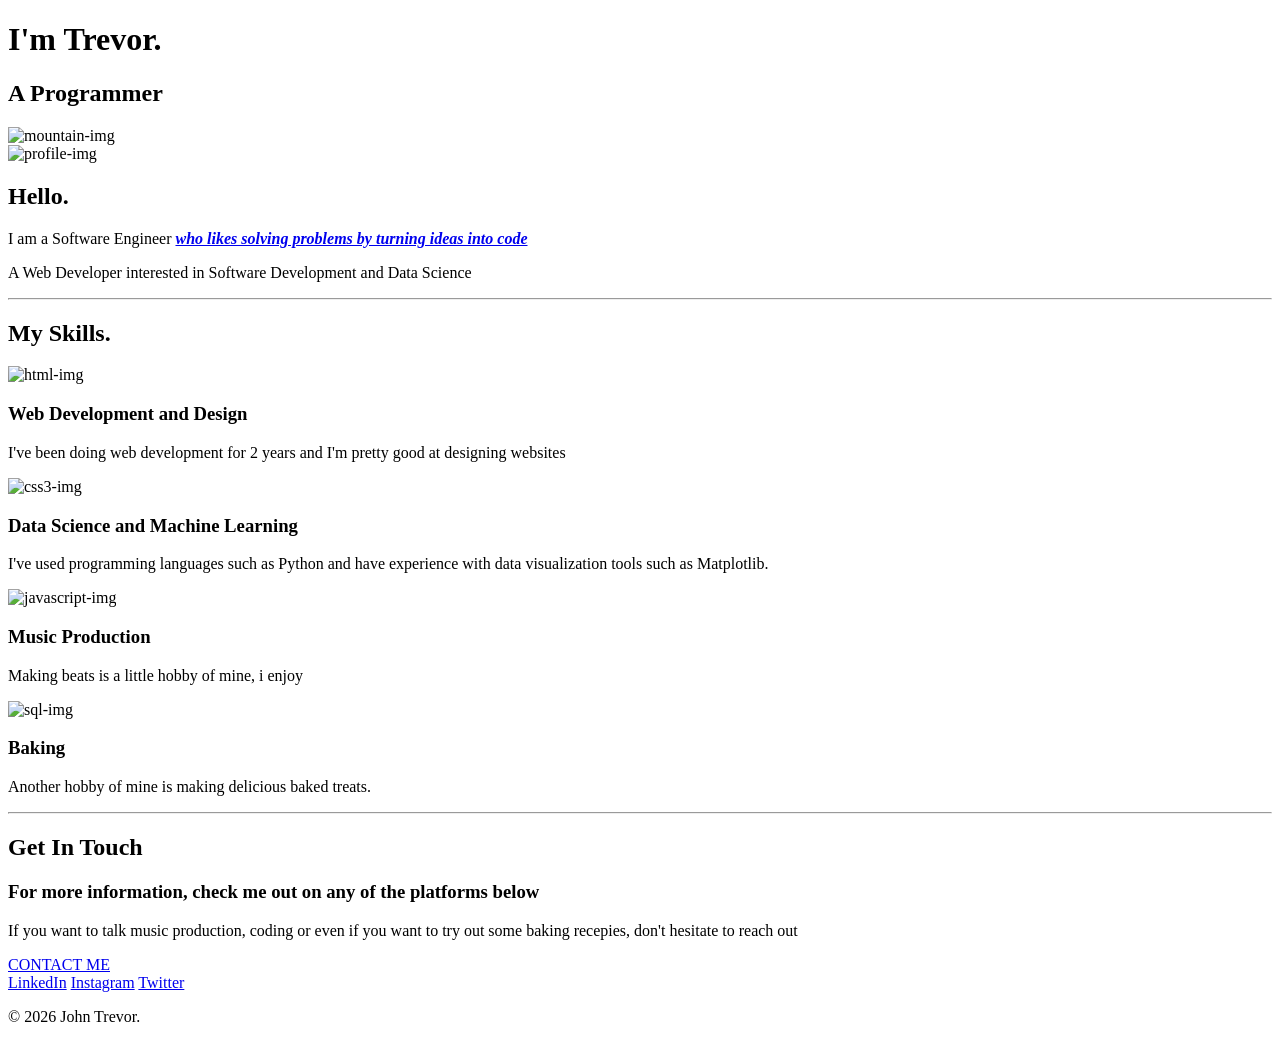
==== index.html @ 5fbda866 "Revise contact information and copyright year Updated contact email and social media links. Changed " ====
<!DOCTYPE html>
<html>
    <head>
        <meta charset="utf-8">
        <title>John Trevor</title>
        <link rel="stylesheet" href="CSS/styles.css">
        <link rel="icon" href="favicon2.ico">
        <link rel="stylesheet" href="https://fonts.googleapis.com/css?family=Merriweather|Montserrat|Sacramento|Roboto">
    </head>
    <body>
        <div class="top-container">      
            <h1>I'm Trevor. </h1>
            <h2 class="subtitle">A Programmer</h2>
            <img style="height: 362px; width: 720px;" src="images/mountain.png" alt="mountain-img">
        </div>
        <div class="middle-container">
            <div class="profile">
              <img class="profile-img" src="images/imagefolio.png" alt="profile-img">
              <h2 class="head2" id="hello">Hello.</h2>
              <p class="para" id="para1">I am a Software Engineer <em><strong><a href="https://www.mak.ac.ug">who likes solving problems by turning ideas into code</a></em></strong></p>
              <p class="para" id="para2">A Web Developer interested in Software Development and Data Science</p>
            </div>
            <hr>
            <div class="skills">
                <h2 class="head2" id="skill-head">My Skills.</h2>
                <div class="skill-row">
                    <img class="skill-img" src="flaticons/programming.png" alt="html-img">
                    <h3 class="skill-head">Web Development and Design</h3>
                    <p>I've been doing web development for 2 years and I'm pretty good at designing websites</p>
                </div>
                <div class="skill-row">
                    <img class="skill-img" src="flaticons/brain-circuit.png" alt="css3-img">
                    <h3 class="skill-head">Data Science and Machine Learning</h3>
                    <p>I've used programming languages such as Python and have experience with data visualization tools such as Matplotlib. </p>
                </div>
                <div class="skill-row">
                    <img class="skill-img" src="flaticons/production.png" alt="javascript-img">
                    <h3 class="skill-head">Music Production</h3>
                    <p>Making beats is a little hobby of mine, i enjoy</p>
                </div>
                <div class="skill-row">
                    <img class="skill-img" src="flaticons/baking.png" alt="sql-img">
                    <h3 class="skill-head">Baking</h3>
                    <p>Another hobby of mine is making delicious baked treats.</p>
                </div>             
            </div>
            <hr>
            <div class="contact-me">
              <h2 class="head2">Get In Touch</h2>
              <h3>For more information, check me out on any of the platforms below</h3>
              <p class="para" id="para3">If you want to talk music production, coding or even if you want to try out some baking recepies, don't hesitate to reach out</p>
              <div class="contact"><a class="btn" href="mailto:suubijohntrevor@gmail.com">CONTACT ME</a></div>
            </div>
        </div>
          
          
        <div class="bottom-container">
            <a class="footer-link" href="https://www.linkedin.com/john-trevor-0730701a6">LinkedIn</a>
            <a class="footer-link" href="https://www.instagram.com/tre7one">Instagram</a>
            <a class="footer-link" href="https://x.com/Tre7on">Twitter</a>
            <p id="para4">© 2026 John Trevor.</p>
        </div>
     </body> 
     <!--<a href="https://www.flaticon.com/free-icons/html-5" title="html 5 icons">Html 5 icons created by Freepik - Flaticon</a>-->    
</html>
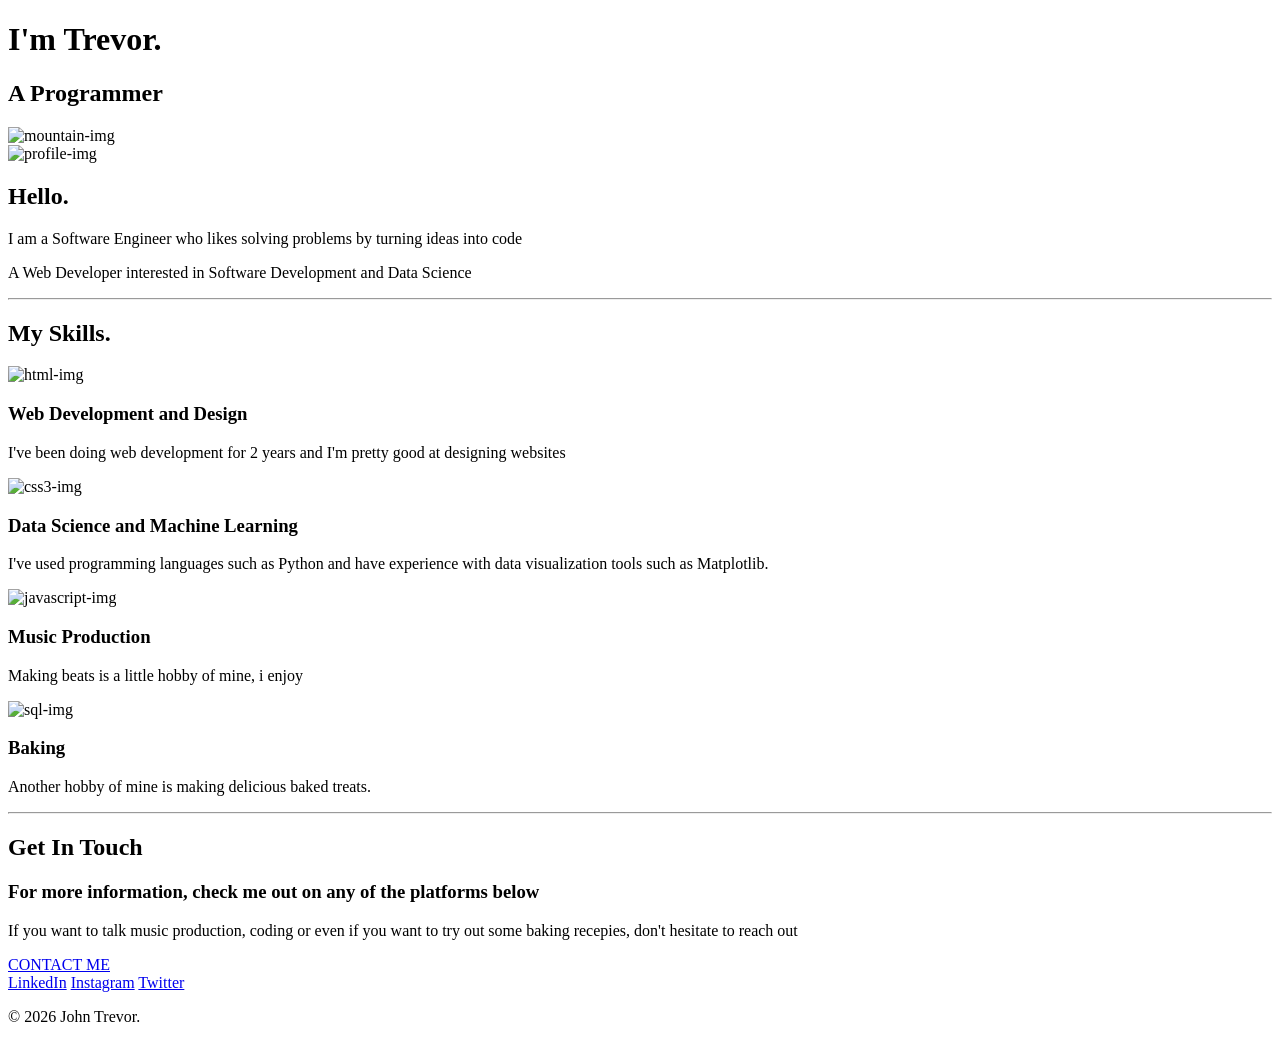
==== commit 1bdbb152: "Fix HTML character encoding and improve content Updated the HTML content to fix character encoding i" ====
--- a/index.html
+++ b/index.html
@@ -17,7 +17,7 @@
             <div class="profile">
               <img class="profile-img" src="images/imagefolio.png" alt="profile-img">
               <h2 class="head2" id="hello">Hello.</h2>
-              <p class="para" id="para1">I am a Software Engineer <em><strong><a href="https://www.mak.ac.ug">who likes solving problems by turning ideas into code</a></em></strong></p>
+              <p class="para" id="para1">I am a Software Engineer who likes solving problems by turning ideas into code</p>
               <p class="para" id="para2">A Web Developer interested in Software Development and Data Science</p>
             </div>
             <hr>
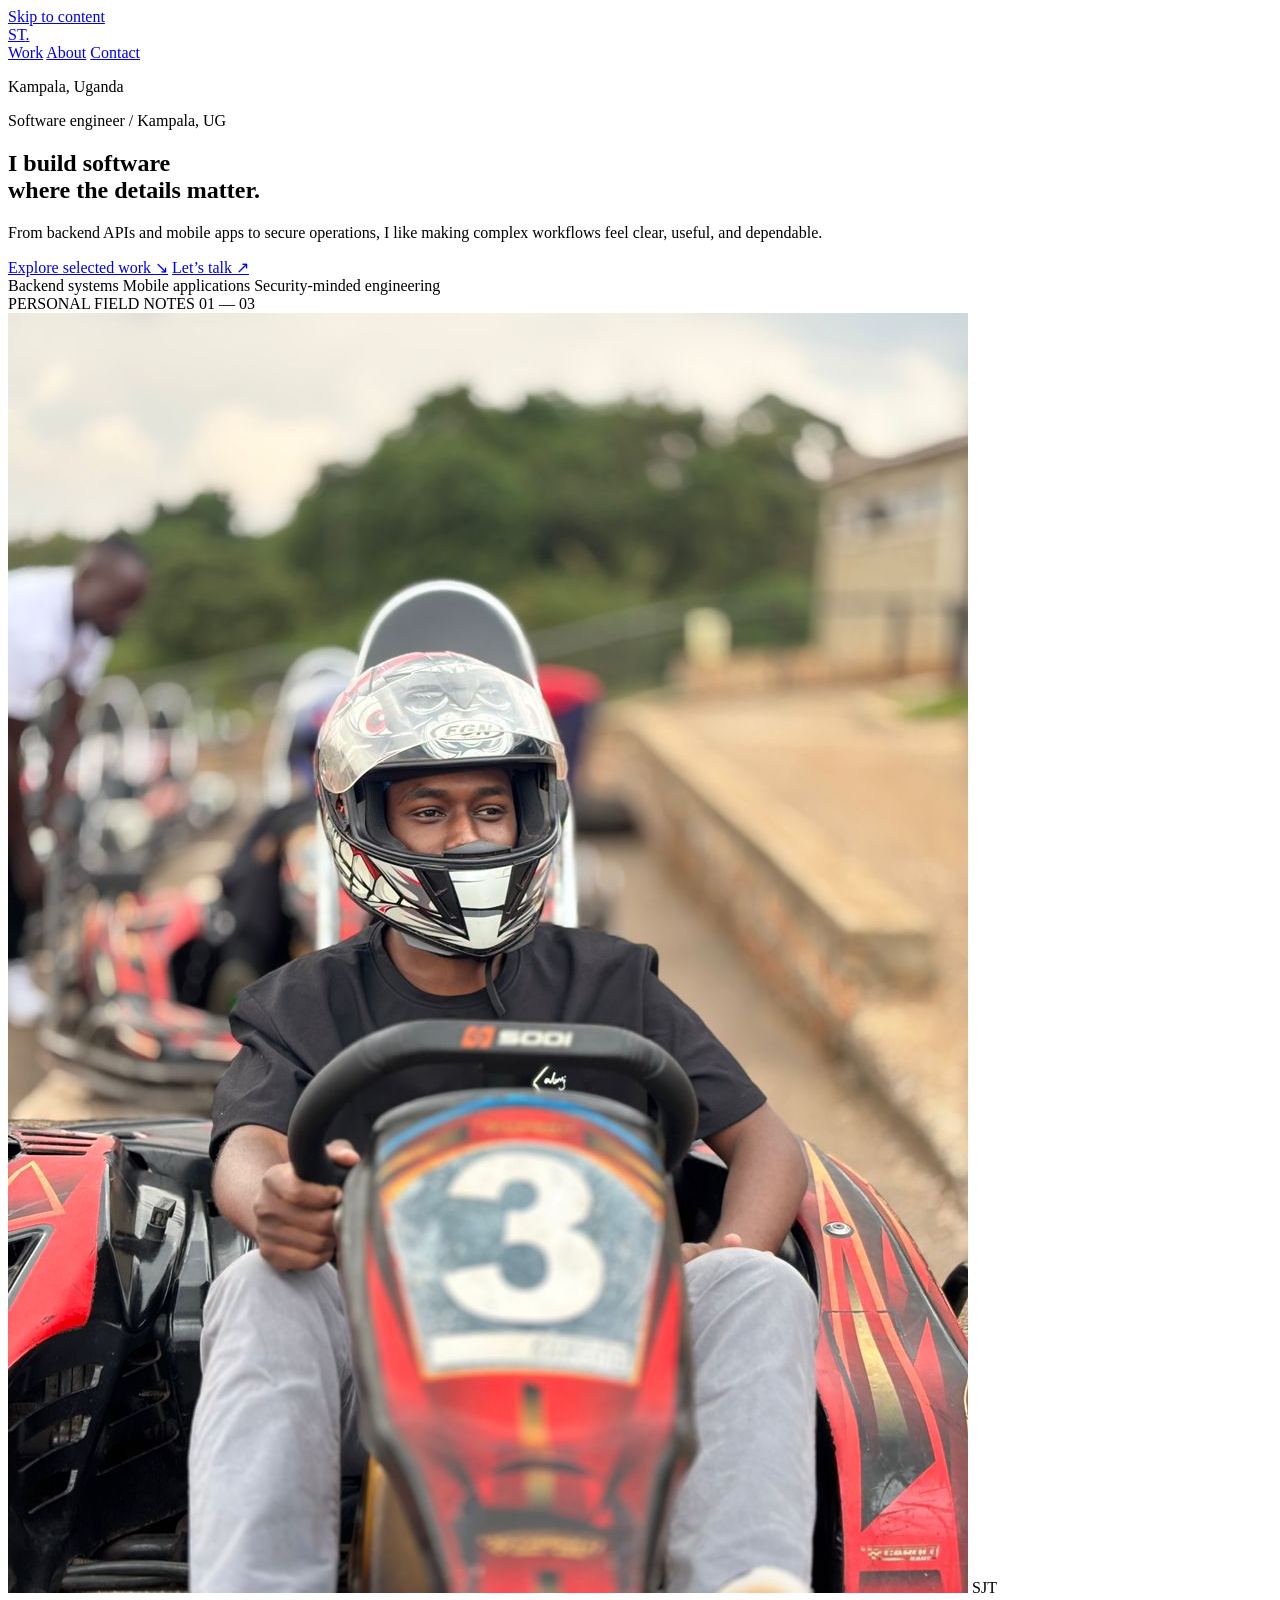
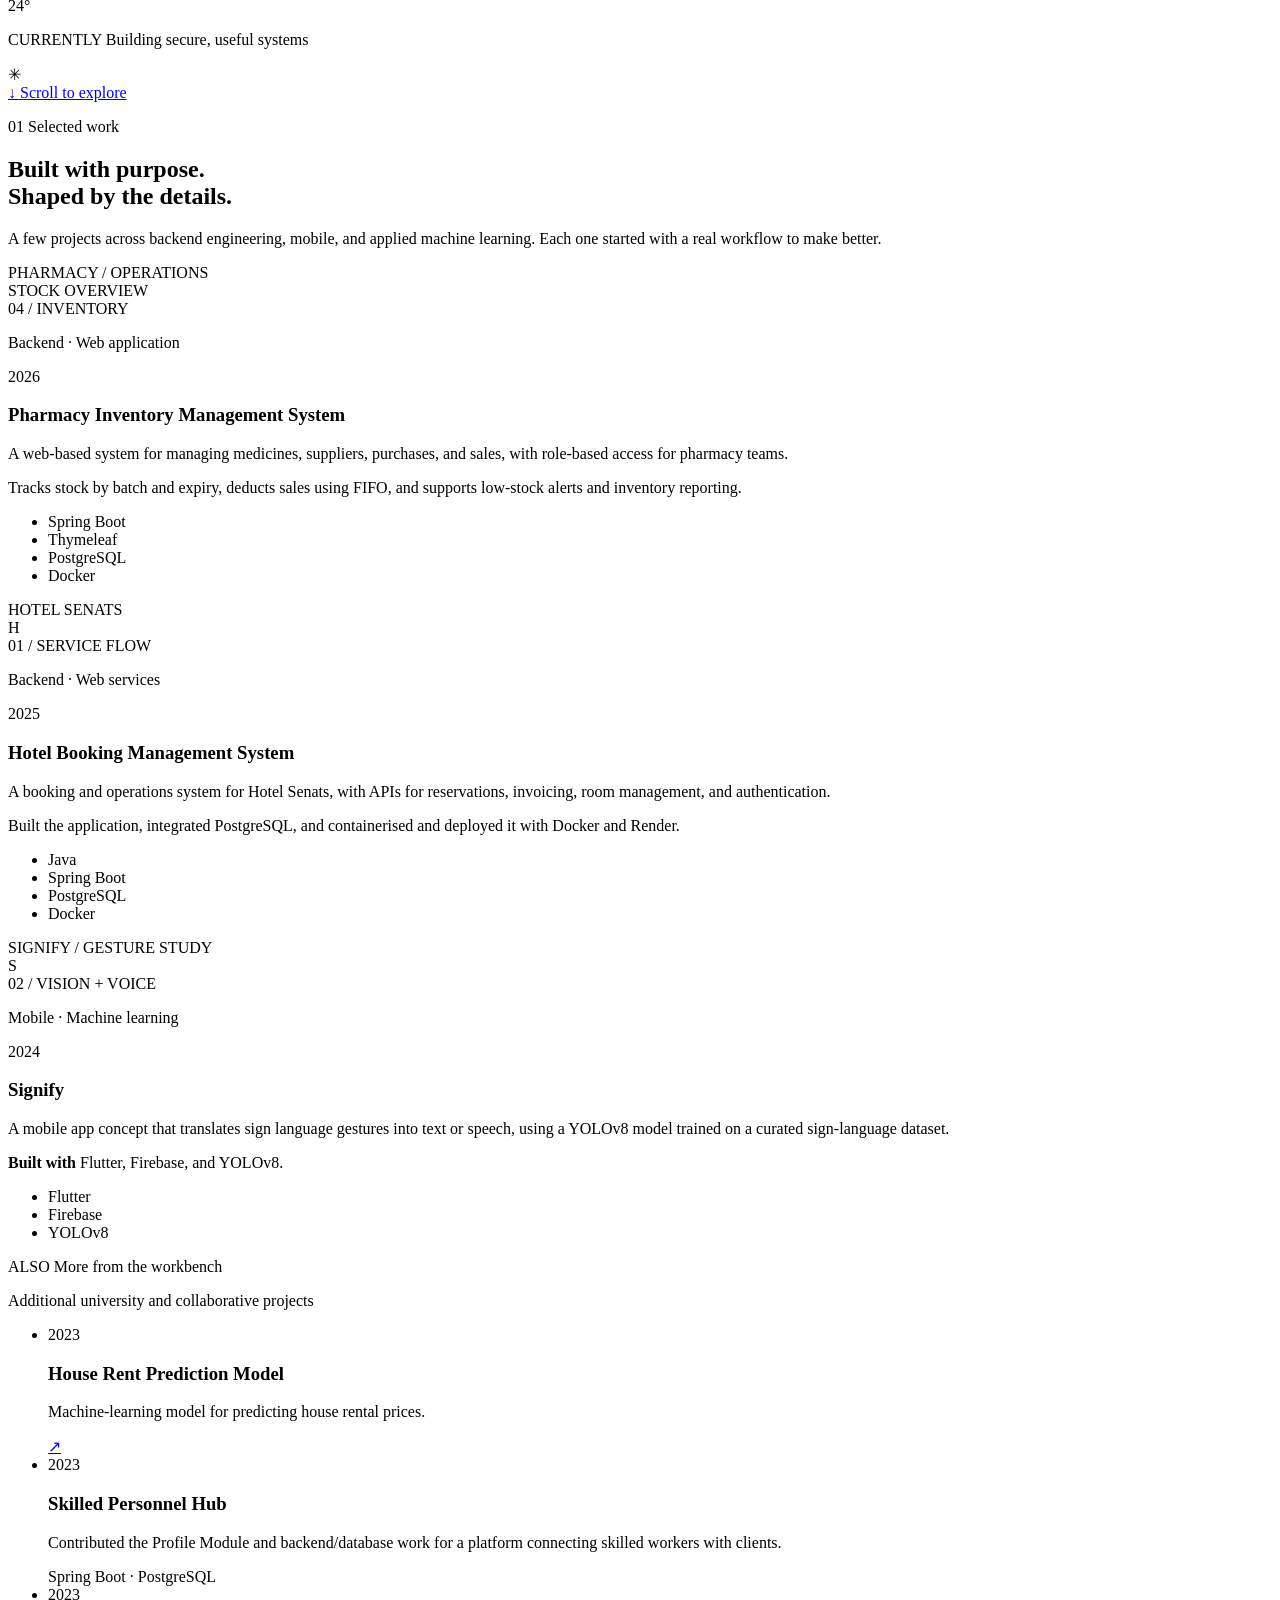
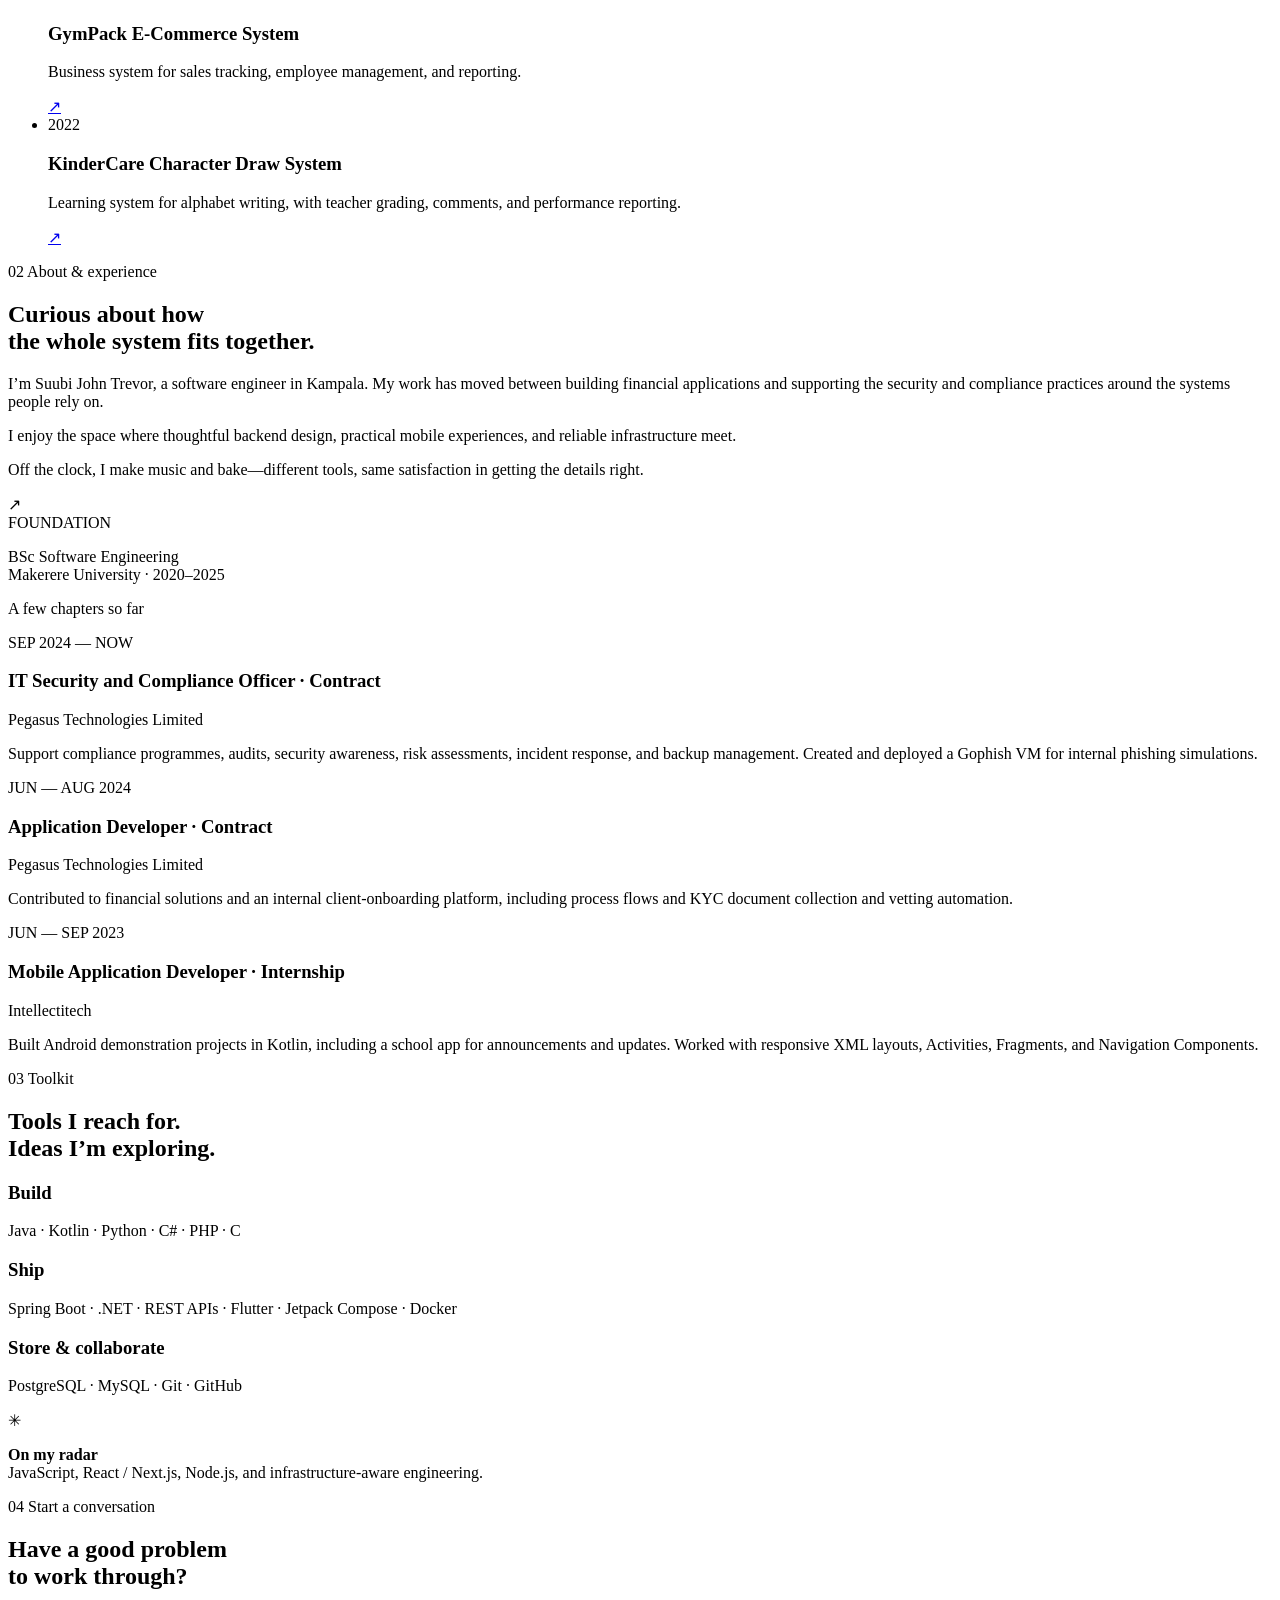
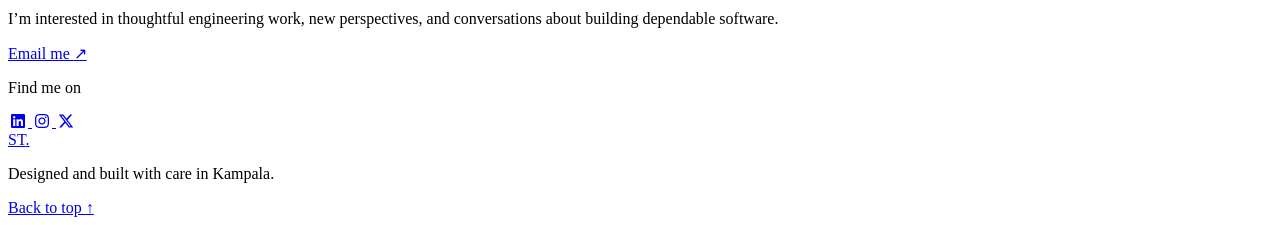
==== commit 26e2c725: "Replaced old index.html and styles.css with new /revamp html structure and styling" ====
--- a/index.html
+++ b/index.html
@@ -1,65 +1,278 @@
 <!DOCTYPE html>
-<html>
-    <head>
-        <meta charset="utf-8">
-        <title>John Trevor</title>
-        <link rel="stylesheet" href="CSS/styles.css">
-        <link rel="icon" href="favicon2.ico">
-        <link rel="stylesheet" href="https://fonts.googleapis.com/css?family=Merriweather|Montserrat|Sacramento|Roboto">
-    </head>
-    <body>
-        <div class="top-container">      
-            <h1>I'm Trevor. </h1>
-            <h2 class="subtitle">A Programmer</h2>
-            <img style="height: 362px; width: 720px;" src="images/mountain.png" alt="mountain-img">
-        </div>
-        <div class="middle-container">
-            <div class="profile">
-              <img class="profile-img" src="images/imagefolio.png" alt="profile-img">
-              <h2 class="head2" id="hello">Hello.</h2>
-              <p class="para" id="para1">I am a Software Engineer who likes solving problems by turning ideas into code</p>
-              <p class="para" id="para2">A Web Developer interested in Software Development and Data Science</p>
-            </div>
-            <hr>
-            <div class="skills">
-                <h2 class="head2" id="skill-head">My Skills.</h2>
-                <div class="skill-row">
-                    <img class="skill-img" src="flaticons/programming.png" alt="html-img">
-                    <h3 class="skill-head">Web Development and Design</h3>
-                    <p>I've been doing web development for 2 years and I'm pretty good at designing websites</p>
-                </div>
-                <div class="skill-row">
-                    <img class="skill-img" src="flaticons/brain-circuit.png" alt="css3-img">
-                    <h3 class="skill-head">Data Science and Machine Learning</h3>
-                    <p>I've used programming languages such as Python and have experience with data visualization tools such as Matplotlib. </p>
-                </div>
-                <div class="skill-row">
-                    <img class="skill-img" src="flaticons/production.png" alt="javascript-img">
-                    <h3 class="skill-head">Music Production</h3>
-                    <p>Making beats is a little hobby of mine, i enjoy</p>
-                </div>
-                <div class="skill-row">
-                    <img class="skill-img" src="flaticons/baking.png" alt="sql-img">
-                    <h3 class="skill-head">Baking</h3>
-                    <p>Another hobby of mine is making delicious baked treats.</p>
-                </div>             
-            </div>
-            <hr>
-            <div class="contact-me">
-              <h2 class="head2">Get In Touch</h2>
-              <h3>For more information, check me out on any of the platforms below</h3>
-              <p class="para" id="para3">If you want to talk music production, coding or even if you want to try out some baking recepies, don't hesitate to reach out</p>
-              <div class="contact"><a class="btn" href="mailto:suubijohntrevor@gmail.com">CONTACT ME</a></div>
-            </div>
-        </div>
-          
-          
-        <div class="bottom-container">
-            <a class="footer-link" href="https://www.linkedin.com/john-trevor-0730701a6">LinkedIn</a>
-            <a class="footer-link" href="https://www.instagram.com/tre7one">Instagram</a>
-            <a class="footer-link" href="https://x.com/Tre7on">Twitter</a>
-            <p id="para4">© 2026 John Trevor.</p>
-        </div>
-     </body> 
-     <!--<a href="https://www.flaticon.com/free-icons/html-5" title="html 5 icons">Html 5 icons created by Freepik - Flaticon</a>-->    
+<html lang="en">
+<head>
+    <meta charset="utf-8">
+    <meta name="viewport" content="width=device-width, initial-scale=1">
+    <meta name="theme-color" content="#EEEEEE">
+    <meta name="description" content="Suubi John Trevor is a software engineer in Kampala, Uganda, working across backend systems, APIs, mobile applications, and IT security.">
+    <title>Suubi John Trevor | Software Engineer</title>
+    <link rel="icon" href="../T7 logo.png" type="image/png">
+    <link rel="stylesheet" href="/css/styles.css">
+
+    <!-- fontawesome icons -->
+    <link href="../fontawesome/css/fontawesome.css" rel="stylesheet">
+    <link href="../fontawesome/css/brands.css" rel="stylesheet">
+    <link href="../fontawesome/css/solid.css" rel="stylesheet">
+</head>
+<body>
+    <a class="skip-link" href="#main">Skip to content</a>
+
+    <header class="site-header">
+        <a class="wordmark" href="#top" aria-label="Suubi John Trevor, home">ST<span>.</span></a>
+        <nav class="site-nav" aria-label="Main navigation">
+            <a href="#work">Work</a>
+            <a href="#about">About</a>
+            <a href="#contact">Contact</a>
+        </nav>
+        <p class="header-location"><span aria-hidden="true"></span>Kampala, Uganda</p>
+    </header>
+
+    <main id="main">
+        <section class="hero page-shell" id="top" aria-labelledby="hero-title">
+            <div class="hero-copy">
+                <p class="eyebrow"><span class="eyebrow-line"></span>Software engineer <span class="eyebrow-divider">/</span> Kampala, UG</p>
+                <h1 id="hero-title">I build software<br>where the <span>details matter.</span></h1>
+                <p class="hero-intro">From backend APIs and mobile apps to secure operations, I like making complex workflows feel clear, useful, and dependable.</p>
+                <div class="hero-actions">
+                    <a class="button button-primary" href="#work">Explore selected work <span aria-hidden="true">↘</span></a>
+                    <a class="text-link" href="mailto:suubijohntrevor@gmail.com">Let’s talk <span aria-hidden="true">↗</span></a>
+                </div>
+                <div class="hero-meta">
+                    <span>Backend systems</span>
+                    <span>Mobile applications</span>
+                    <span>Security-minded engineering</span>
+                </div>
+            </div>
+
+            <aside class="portrait-panel" aria-label="A little about Trevor">
+                <div class="panel-topline">
+                    <span>PERSONAL FIELD NOTES</span>
+                    <span>01 — 03</span>
+                </div>
+                <div class="portrait-frame">
+                    <div class="portrait-grid" aria-hidden="true"></div>
+                    <img src="../images/profile.jpg" alt="Portrait of Suubi John Trevor">
+                    <span class="portrait-index" aria-hidden="true">SJT<br>24°</span>
+                </div>
+                <div class="panel-caption">
+                    <p><span class="caption-label">CURRENTLY</span> Building secure, useful systems</p>
+                    <span class="caption-mark" aria-hidden="true">✳</span>
+                </div>
+            </aside>
+            <a class="scroll-cue" href="#work"><span aria-hidden="true">↓</span> Scroll to explore</a>
+        </section>
+
+        <section class="work-section section-shell" id="work" aria-labelledby="work-title">
+            <div class="section-heading">
+                <div>
+                    <p class="eyebrow"><span class="section-number">01</span> Selected work</p>
+                    <h2 id="work-title">Built with purpose.<br><span>Shaped by the details.</span></h2>
+                </div>
+                <p class="section-intro">A few projects across backend engineering, mobile, and applied machine learning. Each one started with a real workflow to make better.</p>
+            </div>
+
+            <div class="project-grid">
+                <article class="project-card project-featured">
+                    <div class="project-art pharmacy-art" aria-hidden="true">
+                        <span class="art-label">PHARMACY / OPERATIONS</span>
+                        <div class="pharmacy-board">
+                            <div class="pharmacy-board-heading"><span>STOCK OVERVIEW</span><i></i></div>
+                            <div class="pharmacy-stats"><i></i><i></i></div>
+                            <div class="pharmacy-stock"><i></i><i></i><i></i></div>
+                        </div>
+                        <span class="art-coordinate">04 / INVENTORY</span>
+                    </div>
+                    <div class="project-content">
+                        <div class="project-title-line">
+                            <p class="project-type">Backend · Web application</p>
+                            <span class="project-year">2026</span>
+                        </div>
+                        <h3>Pharmacy Inventory Management System</h3>
+                        <p>A web-based system for managing medicines, suppliers, purchases, and sales, with role-based access for pharmacy teams.</p>
+                        <p class="project-contribution">Tracks stock by batch and expiry, deducts sales using FIFO, and supports low-stock alerts and inventory reporting.</p>
+                        <ul class="tech-list" aria-label="Technologies used">
+                            <li>Spring Boot</li><li>Thymeleaf</li><li>PostgreSQL</li><li>Docker</li>
+                        </ul>
+                    </div>
+                </article>
+
+                <article class="project-card">
+                    <div class="project-art hotel-art" aria-hidden="true">
+                        <span class="art-label">HOTEL SENATS</span>
+                        <div class="hotel-mark"><span>H</span><i></i><i></i><i></i></div>
+                        <span class="art-coordinate">01 / SERVICE FLOW</span>
+                    </div>
+                    <div class="project-content">
+                        <div class="project-title-line">
+                            <p class="project-type">Backend · Web services</p>
+                            <span class="project-year">2025</span>
+                        </div>
+                        <h3>Hotel Booking Management System</h3>
+                        <p>A booking and operations system for Hotel Senats, with APIs for reservations, invoicing, room management, and authentication.</p>
+                        <p class="project-contribution">Built the application, integrated PostgreSQL, and containerised and deployed it with Docker and Render.</p>
+                        <ul class="tech-list" aria-label="Technologies used">
+                            <li>Java</li><li>Spring Boot</li><li>PostgreSQL</li><li>Docker</li>
+                        </ul>
+                    </div>
+                </article>
+
+                <article class="project-card">
+                    <div class="project-art signify-art" aria-hidden="true">
+                        <span class="art-label">SIGNIFY / GESTURE STUDY</span>
+                        <div class="gesture-orbit"><span class="gesture-dot"></span><span class="gesture-core">S</span></div>
+                        <span class="art-coordinate">02 / VISION + VOICE</span>
+                    </div>
+                    <div class="project-content">
+                        <div class="project-title-line">
+                            <p class="project-type">Mobile · Machine learning</p>
+                            <span class="project-year">2024</span>
+                        </div>
+                        <h3>Signify</h3>
+                        <p>A mobile app concept that translates sign language gestures into text or speech, using a YOLOv8 model trained on a curated sign-language dataset.</p>
+                        <p class="project-contribution"><strong>Built with</strong> Flutter, Firebase, and YOLOv8.</p>
+                        <ul class="tech-list" aria-label="Technologies used">
+                            <li>Flutter</li><li>Firebase</li><li>YOLOv8</li>
+                        </ul>
+                    </div>
+                </article>
+
+                
+            </div>
+
+            <div class="project-index">
+                <div class="index-heading">
+                    <p class="eyebrow"><span class="section-number">ALSO</span> More from the workbench</p>
+                    <p>Additional university and collaborative projects</p>
+                </div>
+                <ul>
+                    <li>
+                        <span class="index-year">2023</span>
+                        <div><h3>House Rent Prediction Model</h3><p>Machine-learning model for predicting house rental prices.</p></div>
+                        <a href="https://github.com/Tre7o/House-Rent" target="_blank" rel="noopener noreferrer" aria-label="View House Rent Prediction Model on GitHub">↗</a>
+                    </li>
+                    <li>
+                        <span class="index-year">2023</span>
+                        <div><h3>Skilled Personnel Hub</h3><p>Contributed the Profile Module and backend/database work for a platform connecting skilled workers with clients.</p></div>
+                        <span class="index-stack">Spring Boot · PostgreSQL</span>
+                    </li>
+                    <li>
+                        <span class="index-year">2023</span>
+                        <div><h3>GymPack E-Commerce System</h3><p>Business system for sales tracking, employee management, and reporting.</p></div>
+                        <a href="https://github.com/GymPack/GymPackMain" target="_blank" rel="noopener noreferrer" aria-label="View GymPack E-Commerce System on GitHub">↗</a>
+                    </li>
+                    <li>
+                        <span class="index-year">2022</span>
+                        <div><h3>KinderCare Character Draw System</h3><p>Learning system for alphabet writing, with teacher grading, comments, and performance reporting.</p></div>
+                        <a href="https://github.com/SoftwareG-33/KinderCare" target="_blank" rel="noopener noreferrer" aria-label="View KinderCare Character Draw System on GitHub">↗</a>
+                    </li>
+                </ul>
+            </div>
+        </section>
+
+        <section class="about-section" id="about" aria-labelledby="about-title">
+            <div class="about-inner section-shell">
+                <div class="about-heading">
+                    <p class="eyebrow"><span class="section-number">02</span> About & experience</p>
+                    <h2 id="about-title">Curious about how<br>the whole system <span>fits together.</span></h2>
+                    <p>I’m Suubi John Trevor, a software engineer in Kampala. My work has moved between building financial applications and supporting the security and compliance practices around the systems people rely on.</p>
+                    <p>I enjoy the space where thoughtful backend design, practical mobile experiences, and reliable infrastructure meet.</p>
+                    <p>Off the clock, I make music and bake—different tools, same satisfaction in getting the details right.</p>
+                    <div class="education-note">
+                        <span class="education-icon" aria-hidden="true">↗</span>
+                        <div><span class="caption-label">FOUNDATION</span><p>BSc Software Engineering<br>Makerere University · 2020–2025</p></div>
+                    </div>
+                </div>
+
+                <div class="experience-list">
+                    <div class="experience-title">
+                        <p class="eyebrow">A few chapters so far</p>
+                        <span class="experience-rule"></span>
+                    </div>
+                    <article class="experience-item">
+                        <span class="experience-date">SEP 2024 — NOW</span>
+                        <div>
+                            <h3>IT Security and Compliance Officer <span>· Contract</span></h3>
+                            <p class="experience-company">Pegasus Technologies Limited</p>
+                            <p>Support compliance programmes, audits, security awareness, risk assessments, incident response, and backup management. Created and deployed a Gophish VM for internal phishing simulations.</p>
+                        </div>
+                    </article>
+                    <article class="experience-item">
+                        <span class="experience-date">JUN — AUG 2024</span>
+                        <div>
+                            <h3>Application Developer <span>· Contract</span></h3>
+                            <p class="experience-company">Pegasus Technologies Limited</p>
+                            <p>Contributed to financial solutions and an internal client-onboarding platform, including process flows and KYC document collection and vetting automation.</p>
+                        </div>
+                    </article>
+                    <article class="experience-item">
+                        <span class="experience-date">JUN — SEP 2023</span>
+                        <div>
+                            <h3>Mobile Application Developer <span>· Internship</span></h3>
+                            <p class="experience-company">Intellectitech</p>
+                            <p>Built Android demonstration projects in Kotlin, including a school app for announcements and updates. Worked with responsive XML layouts, Activities, Fragments, and Navigation Components.</p>
+                        </div>
+                    </article>
+                </div>
+            </div>
+        </section>
+
+        <section class="toolkit-section section-shell" aria-labelledby="toolkit-title">
+            <div class="toolkit-heading">
+                <p class="eyebrow"><span class="section-number">03</span> Toolkit</p>
+                <h2 id="toolkit-title">Tools I reach for.<br><span>Ideas I’m exploring.</span></h2>
+            </div>
+            <div class="toolkit-content">
+                <div class="toolkit-group">
+                    <h3>Build</h3>
+                    <p>Java · Kotlin · Python · C# · PHP · C</p>
+                </div>
+                <div class="toolkit-group">
+                    <h3>Ship</h3>
+                    <p>Spring Boot · .NET · REST APIs · Flutter · Jetpack Compose · Docker</p>
+                </div>
+                <div class="toolkit-group">
+                    <h3>Store & collaborate</h3>
+                    <p>PostgreSQL · MySQL · Git · GitHub</p>
+                </div>
+                <div class="learning-note">
+                    <span class="learning-spark" aria-hidden="true">✳</span>
+                    <p><strong>On my radar</strong><br>JavaScript, React / Next.js, Node.js, and infrastructure-aware engineering.</p>
+                </div>
+            </div>
+        </section>
+
+        <section class="contact-section" id="contact" aria-labelledby="contact-title">
+            <div class="contact-inner section-shell">
+                <div>
+                    <p class="eyebrow"><span class="section-number">04</span> Start a conversation</p>
+                    <h2 id="contact-title">Have a good problem<br>to <span>work through?</span></h2>
+                    <p class="contact-copy">I’m interested in thoughtful engineering work, new perspectives, and conversations about building dependable software.</p>
+                </div>
+                <div class="contact-actions">
+                    <a class="button button-dark" href="mailto:suubijohntrevor@gmail.com">Email me <span aria-hidden="true">↗</span></a>
+                    <div class="contact-social-group">
+                        <p class="contact-social-label">Find me on</p>
+                        <nav class="contact-socials" aria-label="Social profiles">
+                            <a class="contact-social-link contact-social-linkedin" href="https://www.linkedin.com/in/john-trevor-0730701a6/" target="_blank" rel="noopener noreferrer" aria-label="LinkedIn">
+                                <i class="fa-brands fa-linkedin" aria-hidden="true"></i>
+                            </a>
+                            <a class="contact-social-link contact-social-instagram" href="https://www.instagram.com/tre7one" target="_blank" rel="noopener noreferrer" aria-label="Instagram">
+                                <i class="fa-brands fa-instagram" aria-hidden="true"></i>
+                            </a>
+                            <a class="contact-social-link contact-social-x" href="https://x.com/Tre7on" target="_blank" rel="noopener noreferrer" aria-label="X">
+                                <i class="fa-brands fa-x-twitter" aria-hidden="true"></i>
+                            </a>
+                        </nav>
+                    </div>
+                </div>
+            </div>
+        </section>
+    </main>
+
+    <footer class="site-footer">
+        <a class="wordmark footer-mark" href="#top" aria-label="Back to top">ST<span>.</span></a>
+        <p>Designed and built with care in Kampala.</p>
+        <a class="back-to-top" href="#top">Back to top <span aria-hidden="true">↑</span></a>
+    </footer>
+</body>
 </html>
--- a/fontawesome/css/brands.css
+++ b/fontawesome/css/brands.css
@@ -0,0 +1,2459 @@
+/*!
+ * Font Awesome Free 7.3.1 by @fontawesome - https://fontawesome.com
+ * License - https://fontawesome.com/license/free (Icons: CC BY 4.0, Fonts: SIL OFL 1.1, Code: MIT License)
+ * Copyright 2026 Fonticons, Inc.
+ */
+:root, :host {
+  --fa-family-brands: 'Font Awesome 7 Brands';
+  --fa-font-brands: normal 400 1em/1 var(--fa-family-brands);
+}
+
+@font-face {
+  font-family: "Font Awesome 7 Brands";
+  font-style: normal;
+  font-weight: 400;
+  font-display: block;
+  src: url("../webfonts/fa-brands-400.woff2");
+}
+.fab,
+.fa-brands,
+.fa-classic.fa-brands {
+  --fa-family: var(--fa-family-brands);
+  --fa-style: 400;
+}
+
+.fa-firefox-browser {
+  --fa: "\e007";
+}
+
+.fa-ideal {
+  --fa: "\e013";
+}
+
+.fa-microblog {
+  --fa: "\e01a";
+}
+
+.fa-square-pied-piper {
+  --fa: "\e01e";
+}
+
+.fa-pied-piper-square {
+  --fa: "\e01e";
+}
+
+.fa-unity {
+  --fa: "\e049";
+}
+
+.fa-dailymotion {
+  --fa: "\e052";
+}
+
+.fa-square-instagram {
+  --fa: "\e055";
+}
+
+.fa-instagram-square {
+  --fa: "\e055";
+}
+
+.fa-mixer {
+  --fa: "\e056";
+}
+
+.fa-shopify {
+  --fa: "\e057";
+}
+
+.fa-deezer {
+  --fa: "\e077";
+}
+
+.fa-edge-legacy {
+  --fa: "\e078";
+}
+
+.fa-google-pay {
+  --fa: "\e079";
+}
+
+.fa-rust {
+  --fa: "\e07a";
+}
+
+.fa-tiktok {
+  --fa: "\e07b";
+}
+
+.fa-unsplash {
+  --fa: "\e07c";
+}
+
+.fa-cloudflare {
+  --fa: "\e07d";
+}
+
+.fa-guilded {
+  --fa: "\e07e";
+}
+
+.fa-hive {
+  --fa: "\e07f";
+}
+
+.fa-42-group {
+  --fa: "\e080";
+}
+
+.fa-innosoft {
+  --fa: "\e080";
+}
+
+.fa-instalod {
+  --fa: "\e081";
+}
+
+.fa-octopus-deploy {
+  --fa: "\e082";
+}
+
+.fa-perbyte {
+  --fa: "\e083";
+}
+
+.fa-uncharted {
+  --fa: "\e084";
+}
+
+.fa-watchman-monitoring {
+  --fa: "\e087";
+}
+
+.fa-wodu {
+  --fa: "\e088";
+}
+
+.fa-wirsindhandwerk {
+  --fa: "\e2d0";
+}
+
+.fa-wsh {
+  --fa: "\e2d0";
+}
+
+.fa-bots {
+  --fa: "\e340";
+}
+
+.fa-cmplid {
+  --fa: "\e360";
+}
+
+.fa-bilibili {
+  --fa: "\e3d9";
+}
+
+.fa-golang {
+  --fa: "\e40f";
+}
+
+.fa-pix {
+  --fa: "\e43a";
+}
+
+.fa-sitrox {
+  --fa: "\e44a";
+}
+
+.fa-hashnode {
+  --fa: "\e499";
+}
+
+.fa-meta {
+  --fa: "\e49b";
+}
+
+.fa-padlet {
+  --fa: "\e4a0";
+}
+
+.fa-nfc-directional {
+  --fa: "\e530";
+}
+
+.fa-nfc-symbol {
+  --fa: "\e531";
+}
+
+.fa-screenpal {
+  --fa: "\e570";
+}
+
+.fa-space-awesome {
+  --fa: "\e5ac";
+}
+
+.fa-square-font-awesome {
+  --fa: "\e5ad";
+}
+
+.fa-square-gitlab {
+  --fa: "\e5ae";
+}
+
+.fa-gitlab-square {
+  --fa: "\e5ae";
+}
+
+.fa-odysee {
+  --fa: "\e5c6";
+}
+
+.fa-stubber {
+  --fa: "\e5c7";
+}
+
+.fa-debian {
+  --fa: "\e60b";
+}
+
+.fa-shoelace {
+  --fa: "\e60c";
+}
+
+.fa-threads {
+  --fa: "\e618";
+}
+
+.fa-square-threads {
+  --fa: "\e619";
+}
+
+.fa-square-x-twitter {
+  --fa: "\e61a";
+}
+
+.fa-x-twitter {
+  --fa: "\e61b";
+}
+
+.fa-opensuse {
+  --fa: "\e62b";
+}
+
+.fa-letterboxd {
+  --fa: "\e62d";
+}
+
+.fa-square-letterboxd {
+  --fa: "\e62e";
+}
+
+.fa-mintbit {
+  --fa: "\e62f";
+}
+
+.fa-google-scholar {
+  --fa: "\e63b";
+}
+
+.fa-brave {
+  --fa: "\e63c";
+}
+
+.fa-brave-reverse {
+  --fa: "\e63d";
+}
+
+.fa-pixiv {
+  --fa: "\e640";
+}
+
+.fa-upwork {
+  --fa: "\e641";
+}
+
+.fa-webflow {
+  --fa: "\e65c";
+}
+
+.fa-signal-messenger {
+  --fa: "\e663";
+}
+
+.fa-bluesky {
+  --fa: "\e671";
+}
+
+.fa-jxl {
+  --fa: "\e67b";
+}
+
+.fa-square-upwork {
+  --fa: "\e67c";
+}
+
+.fa-web-awesome {
+  --fa: "\e682";
+}
+
+.fa-square-web-awesome {
+  --fa: "\e683";
+}
+
+.fa-square-web-awesome-stroke {
+  --fa: "\e684";
+}
+
+.fa-dart-lang {
+  --fa: "\e693";
+}
+
+.fa-flutter {
+  --fa: "\e694";
+}
+
+.fa-files-pinwheel {
+  --fa: "\e69f";
+}
+
+.fa-css {
+  --fa: "\e6a2";
+}
+
+.fa-square-bluesky {
+  --fa: "\e6a3";
+}
+
+.fa-openai {
+  --fa: "\e7cf";
+}
+
+.fa-square-linkedin {
+  --fa: "\e7d0";
+}
+
+.fa-cash-app {
+  --fa: "\e7d4";
+}
+
+.fa-disqus {
+  --fa: "\e7d5";
+}
+
+.fa-eleventy {
+  --fa: "\e7d6";
+}
+
+.fa-11ty {
+  --fa: "\e7d6";
+}
+
+.fa-kakao-talk {
+  --fa: "\e7d7";
+}
+
+.fa-linktree {
+  --fa: "\e7d8";
+}
+
+.fa-notion {
+  --fa: "\e7d9";
+}
+
+.fa-pandora {
+  --fa: "\e7da";
+}
+
+.fa-pixelfed {
+  --fa: "\e7db";
+}
+
+.fa-tidal {
+  --fa: "\e7dc";
+}
+
+.fa-vsco {
+  --fa: "\e7dd";
+}
+
+.fa-w3c {
+  --fa: "\e7de";
+}
+
+.fa-lumon {
+  --fa: "\e7e2";
+}
+
+.fa-lumon-drop {
+  --fa: "\e7e3";
+}
+
+.fa-square-figma {
+  --fa: "\e7e4";
+}
+
+.fa-tex {
+  --fa: "\e7ff";
+}
+
+.fa-duolingo {
+  --fa: "\e812";
+}
+
+.fa-supportnow {
+  --fa: "\e833";
+}
+
+.fa-tor-browser {
+  --fa: "\e838";
+}
+
+.fa-typescript {
+  --fa: "\e840";
+}
+
+.fa-square-deskpro {
+  --fa: "\e844";
+}
+
+.fa-circle-zulip {
+  --fa: "\e851";
+}
+
+.fa-julia {
+  --fa: "\e852";
+}
+
+.fa-zulip {
+  --fa: "\e853";
+}
+
+.fa-unison {
+  --fa: "\e854";
+}
+
+.fa-board-game-geek {
+  --fa: "\e855";
+}
+
+.fa-bgg {
+  --fa: "\e855";
+}
+
+.fa-ko-fi {
+  --fa: "\e856";
+}
+
+.fa-kubernetes {
+  --fa: "\e857";
+}
+
+.fa-postgresql {
+  --fa: "\e858";
+}
+
+.fa-scaleway {
+  --fa: "\e859";
+}
+
+.fa-venmo {
+  --fa: "\e85a";
+}
+
+.fa-venmo-v {
+  --fa: "\e85b";
+}
+
+.fa-unreal-engine {
+  --fa: "\e85c";
+}
+
+.fa-globaleaks {
+  --fa: "\e85d";
+}
+
+.fa-solana {
+  --fa: "\e85e";
+}
+
+.fa-threema {
+  --fa: "\e85f";
+}
+
+.fa-forgejo {
+  --fa: "\e860";
+}
+
+.fa-claude {
+  --fa: "\e861";
+}
+
+.fa-gitee {
+  --fa: "\e863";
+}
+
+.fa-xmpp {
+  --fa: "\e864";
+}
+
+.fa-fediverse {
+  --fa: "\e865";
+}
+
+.fa-tailwind-css {
+  --fa: "\e866";
+}
+
+.fa-arch-linux {
+  --fa: "\e867";
+}
+
+.fa-svelte {
+  --fa: "\e868";
+}
+
+.fa-hugging-face {
+  --fa: "\e869";
+}
+
+.fa-leetcode {
+  --fa: "\e86a";
+}
+
+.fa-openstreetmap {
+  --fa: "\e86b";
+}
+
+.fa-ultralytics {
+  --fa: "\e86d";
+}
+
+.fa-ultralytics-hub {
+  --fa: "\e86e";
+}
+
+.fa-ultralytics-yolo {
+  --fa: "\e86f";
+}
+
+.fa-obsidian {
+  --fa: "\e879";
+}
+
+.fa-zoom {
+  --fa: "\e87b";
+}
+
+.fa-vim {
+  --fa: "\e88a";
+}
+
+.fa-symfonycasts {
+  --fa: "\e8ab";
+}
+
+.fa-build-awesome {
+  --fa: "\e8ac";
+}
+
+.fa-codeberg {
+  --fa: "\e8ad";
+}
+
+.fa-devpost {
+  --fa: "\e8ae";
+}
+
+.fa-internet-archive {
+  --fa: "\e8b1";
+}
+
+.fa-lets-encrypt {
+  --fa: "\e8b2";
+}
+
+.fa-matrix {
+  --fa: "\e8b3";
+}
+
+.fa-mattermost {
+  --fa: "\e8b4";
+}
+
+.fa-nextcloud {
+  --fa: "\e8b5";
+}
+
+.fa-roblox-creator-studio {
+  --fa: "\e8b6";
+}
+
+.fa-square-build-awesome-stroke {
+  --fa: "\e8b7";
+}
+
+.fa-substack {
+  --fa: "\e8b8";
+}
+
+.fa-tesla {
+  --fa: "\e8b9";
+}
+
+.fa-xrp {
+  --fa: "\e8ba";
+}
+
+.fa-xrpl {
+  --fa: "\e8bb";
+}
+
+.fa-youtube-shorts {
+  --fa: "\e8bc";
+}
+
+.fa-ror {
+  --fa: "\e8bd";
+}
+
+.fa-visual-studio {
+  --fa: "\e8be";
+}
+
+.fa-dolibarr {
+  --fa: "\e8bf";
+}
+
+.fa-obs-studio {
+  --fa: "\e8c0";
+}
+
+.fa-storybook {
+  --fa: "\e8c1";
+}
+
+.fa-a11y-project {
+  --fa: "\e8c2";
+}
+
+.fa-copilot {
+  --fa: "\e8c7";
+}
+
+.fa-square-twitter {
+  --fa: "\f081";
+}
+
+.fa-twitter-square {
+  --fa: "\f081";
+}
+
+.fa-square-facebook {
+  --fa: "\f082";
+}
+
+.fa-facebook-square {
+  --fa: "\f082";
+}
+
+.fa-linkedin {
+  --fa: "\f08c";
+}
+
+.fa-square-github {
+  --fa: "\f092";
+}
+
+.fa-github-square {
+  --fa: "\f092";
+}
+
+.fa-twitter {
+  --fa: "\f099";
+}
+
+.fa-facebook {
+  --fa: "\f09a";
+}
+
+.fa-github {
+  --fa: "\f09b";
+}
+
+.fa-pinterest {
+  --fa: "\f0d2";
+}
+
+.fa-square-pinterest {
+  --fa: "\f0d3";
+}
+
+.fa-pinterest-square {
+  --fa: "\f0d3";
+}
+
+.fa-square-google-plus {
+  --fa: "\f0d4";
+}
+
+.fa-google-plus-square {
+  --fa: "\f0d4";
+}
+
+.fa-google-plus-g {
+  --fa: "\f0d5";
+}
+
+.fa-linkedin-in {
+  --fa: "\f0e1";
+}
+
+.fa-github-alt {
+  --fa: "\f113";
+}
+
+.fa-maxcdn {
+  --fa: "\f136";
+}
+
+.fa-html5 {
+  --fa: "\f13b";
+}
+
+.fa-css3 {
+  --fa: "\f13c";
+}
+
+.fa-btc {
+  --fa: "\f15a";
+}
+
+.fa-youtube {
+  --fa: "\f167";
+}
+
+.fa-xing {
+  --fa: "\f168";
+}
+
+.fa-square-xing {
+  --fa: "\f169";
+}
+
+.fa-xing-square {
+  --fa: "\f169";
+}
+
+.fa-dropbox {
+  --fa: "\f16b";
+}
+
+.fa-stack-overflow {
+  --fa: "\f16c";
+}
+
+.fa-instagram {
+  --fa: "\f16d";
+}
+
+.fa-flickr {
+  --fa: "\f16e";
+}
+
+.fa-adn {
+  --fa: "\f170";
+}
+
+.fa-bitbucket {
+  --fa: "\f171";
+}
+
+.fa-tumblr {
+  --fa: "\f173";
+}
+
+.fa-square-tumblr {
+  --fa: "\f174";
+}
+
+.fa-tumblr-square {
+  --fa: "\f174";
+}
+
+.fa-apple {
+  --fa: "\f179";
+}
+
+.fa-windows {
+  --fa: "\f17a";
+}
+
+.fa-android {
+  --fa: "\f17b";
+}
+
+.fa-linux {
+  --fa: "\f17c";
+}
+
+.fa-dribbble {
+  --fa: "\f17d";
+}
+
+.fa-skype {
+  --fa: "\f17e";
+}
+
+.fa-foursquare {
+  --fa: "\f180";
+}
+
+.fa-trello {
+  --fa: "\f181";
+}
+
+.fa-gratipay {
+  --fa: "\f184";
+}
+
+.fa-vk {
+  --fa: "\f189";
+}
+
+.fa-weibo {
+  --fa: "\f18a";
+}
+
+.fa-renren {
+  --fa: "\f18b";
+}
+
+.fa-pagelines {
+  --fa: "\f18c";
+}
+
+.fa-stack-exchange {
+  --fa: "\f18d";
+}
+
+.fa-square-vimeo {
+  --fa: "\f194";
+}
+
+.fa-vimeo-square {
+  --fa: "\f194";
+}
+
+.fa-slack {
+  --fa: "\f198";
+}
+
+.fa-slack-hash {
+  --fa: "\f198";
+}
+
+.fa-wordpress {
+  --fa: "\f19a";
+}
+
+.fa-openid {
+  --fa: "\f19b";
+}
+
+.fa-yahoo {
+  --fa: "\f19e";
+}
+
+.fa-google {
+  --fa: "\f1a0";
+}
+
+.fa-reddit {
+  --fa: "\f1a1";
+}
+
+.fa-square-reddit {
+  --fa: "\f1a2";
+}
+
+.fa-reddit-square {
+  --fa: "\f1a2";
+}
+
+.fa-stumbleupon-circle {
+  --fa: "\f1a3";
+}
+
+.fa-stumbleupon {
+  --fa: "\f1a4";
+}
+
+.fa-delicious {
+  --fa: "\f1a5";
+}
+
+.fa-digg {
+  --fa: "\f1a6";
+}
+
+.fa-pied-piper-pp {
+  --fa: "\f1a7";
+}
+
+.fa-pied-piper-alt {
+  --fa: "\f1a8";
+}
+
+.fa-drupal {
+  --fa: "\f1a9";
+}
+
+.fa-joomla {
+  --fa: "\f1aa";
+}
+
+.fa-behance {
+  --fa: "\f1b4";
+}
+
+.fa-square-behance {
+  --fa: "\f1b5";
+}
+
+.fa-behance-square {
+  --fa: "\f1b5";
+}
+
+.fa-steam {
+  --fa: "\f1b6";
+}
+
+.fa-square-steam {
+  --fa: "\f1b7";
+}
+
+.fa-steam-square {
+  --fa: "\f1b7";
+}
+
+.fa-spotify {
+  --fa: "\f1bc";
+}
+
+.fa-deviantart {
+  --fa: "\f1bd";
+}
+
+.fa-soundcloud {
+  --fa: "\f1be";
+}
+
+.fa-vine {
+  --fa: "\f1ca";
+}
+
+.fa-codepen {
+  --fa: "\f1cb";
+}
+
+.fa-jsfiddle {
+  --fa: "\f1cc";
+}
+
+.fa-rebel {
+  --fa: "\f1d0";
+}
+
+.fa-empire {
+  --fa: "\f1d1";
+}
+
+.fa-square-git {
+  --fa: "\f1d2";
+}
+
+.fa-git-square {
+  --fa: "\f1d2";
+}
+
+.fa-git {
+  --fa: "\f1d3";
+}
+
+.fa-hacker-news {
+  --fa: "\f1d4";
+}
+
+.fa-tencent-weibo {
+  --fa: "\f1d5";
+}
+
+.fa-qq {
+  --fa: "\f1d6";
+}
+
+.fa-weixin {
+  --fa: "\f1d7";
+}
+
+.fa-slideshare {
+  --fa: "\f1e7";
+}
+
+.fa-twitch {
+  --fa: "\f1e8";
+}
+
+.fa-yelp {
+  --fa: "\f1e9";
+}
+
+.fa-paypal {
+  --fa: "\f1ed";
+}
+
+.fa-google-wallet {
+  --fa: "\f1ee";
+}
+
+.fa-cc-visa {
+  --fa: "\f1f0";
+}
+
+.fa-cc-mastercard {
+  --fa: "\f1f1";
+}
+
+.fa-cc-discover {
+  --fa: "\f1f2";
+}
+
+.fa-cc-amex {
+  --fa: "\f1f3";
+}
+
+.fa-cc-paypal {
+  --fa: "\f1f4";
+}
+
+.fa-cc-stripe {
+  --fa: "\f1f5";
+}
+
+.fa-lastfm {
+  --fa: "\f202";
+}
+
+.fa-square-lastfm {
+  --fa: "\f203";
+}
+
+.fa-lastfm-square {
+  --fa: "\f203";
+}
+
+.fa-ioxhost {
+  --fa: "\f208";
+}
+
+.fa-angellist {
+  --fa: "\f209";
+}
+
+.fa-buysellads {
+  --fa: "\f20d";
+}
+
+.fa-connectdevelop {
+  --fa: "\f20e";
+}
+
+.fa-dashcube {
+  --fa: "\f210";
+}
+
+.fa-forumbee {
+  --fa: "\f211";
+}
+
+.fa-leanpub {
+  --fa: "\f212";
+}
+
+.fa-sellsy {
+  --fa: "\f213";
+}
+
+.fa-shirtsinbulk {
+  --fa: "\f214";
+}
+
+.fa-simplybuilt {
+  --fa: "\f215";
+}
+
+.fa-skyatlas {
+  --fa: "\f216";
+}
+
+.fa-pinterest-p {
+  --fa: "\f231";
+}
+
+.fa-whatsapp {
+  --fa: "\f232";
+}
+
+.fa-viacoin {
+  --fa: "\f237";
+}
+
+.fa-medium {
+  --fa: "\f23a";
+}
+
+.fa-medium-m {
+  --fa: "\f23a";
+}
+
+.fa-y-combinator {
+  --fa: "\f23b";
+}
+
+.fa-optin-monster {
+  --fa: "\f23c";
+}
+
+.fa-opencart {
+  --fa: "\f23d";
+}
+
+.fa-expeditedssl {
+  --fa: "\f23e";
+}
+
+.fa-cc-jcb {
+  --fa: "\f24b";
+}
+
+.fa-cc-diners-club {
+  --fa: "\f24c";
+}
+
+.fa-creative-commons {
+  --fa: "\f25e";
+}
+
+.fa-gg {
+  --fa: "\f260";
+}
+
+.fa-gg-circle {
+  --fa: "\f261";
+}
+
+.fa-odnoklassniki {
+  --fa: "\f263";
+}
+
+.fa-square-odnoklassniki {
+  --fa: "\f264";
+}
+
+.fa-odnoklassniki-square {
+  --fa: "\f264";
+}
+
+.fa-get-pocket {
+  --fa: "\f265";
+}
+
+.fa-wikipedia-w {
+  --fa: "\f266";
+}
+
+.fa-safari {
+  --fa: "\f267";
+}
+
+.fa-chrome {
+  --fa: "\f268";
+}
+
+.fa-firefox {
+  --fa: "\f269";
+}
+
+.fa-opera {
+  --fa: "\f26a";
+}
+
+.fa-internet-explorer {
+  --fa: "\f26b";
+}
+
+.fa-contao {
+  --fa: "\f26d";
+}
+
+.fa-500px {
+  --fa: "\f26e";
+}
+
+.fa-amazon {
+  --fa: "\f270";
+}
+
+.fa-houzz {
+  --fa: "\f27c";
+}
+
+.fa-vimeo-v {
+  --fa: "\f27d";
+}
+
+.fa-black-tie {
+  --fa: "\f27e";
+}
+
+.fa-fonticons {
+  --fa: "\f280";
+}
+
+.fa-reddit-alien {
+  --fa: "\f281";
+}
+
+.fa-edge {
+  --fa: "\f282";
+}
+
+.fa-codiepie {
+  --fa: "\f284";
+}
+
+.fa-modx {
+  --fa: "\f285";
+}
+
+.fa-fort-awesome {
+  --fa: "\f286";
+}
+
+.fa-usb {
+  --fa: "\f287";
+}
+
+.fa-product-hunt {
+  --fa: "\f288";
+}
+
+.fa-mixcloud {
+  --fa: "\f289";
+}
+
+.fa-scribd {
+  --fa: "\f28a";
+}
+
+.fa-bluetooth {
+  --fa: "\f293";
+}
+
+.fa-bluetooth-b {
+  --fa: "\f294";
+}
+
+.fa-gitlab {
+  --fa: "\f296";
+}
+
+.fa-wpbeginner {
+  --fa: "\f297";
+}
+
+.fa-wpforms {
+  --fa: "\f298";
+}
+
+.fa-envira {
+  --fa: "\f299";
+}
+
+.fa-glide {
+  --fa: "\f2a5";
+}
+
+.fa-glide-g {
+  --fa: "\f2a6";
+}
+
+.fa-viadeo {
+  --fa: "\f2a9";
+}
+
+.fa-square-viadeo {
+  --fa: "\f2aa";
+}
+
+.fa-viadeo-square {
+  --fa: "\f2aa";
+}
+
+.fa-snapchat {
+  --fa: "\f2ab";
+}
+
+.fa-snapchat-ghost {
+  --fa: "\f2ab";
+}
+
+.fa-square-snapchat {
+  --fa: "\f2ad";
+}
+
+.fa-snapchat-square {
+  --fa: "\f2ad";
+}
+
+.fa-pied-piper {
+  --fa: "\f2ae";
+}
+
+.fa-first-order {
+  --fa: "\f2b0";
+}
+
+.fa-yoast {
+  --fa: "\f2b1";
+}
+
+.fa-themeisle {
+  --fa: "\f2b2";
+}
+
+.fa-google-plus {
+  --fa: "\f2b3";
+}
+
+.fa-font-awesome {
+  --fa: "\f2b4";
+}
+
+.fa-font-awesome-flag {
+  --fa: "\f2b4";
+}
+
+.fa-font-awesome-logo-full {
+  --fa: "\f2b4";
+}
+
+.fa-linode {
+  --fa: "\f2b8";
+}
+
+.fa-quora {
+  --fa: "\f2c4";
+}
+
+.fa-free-code-camp {
+  --fa: "\f2c5";
+}
+
+.fa-telegram {
+  --fa: "\f2c6";
+}
+
+.fa-telegram-plane {
+  --fa: "\f2c6";
+}
+
+.fa-bandcamp {
+  --fa: "\f2d5";
+}
+
+.fa-grav {
+  --fa: "\f2d6";
+}
+
+.fa-etsy {
+  --fa: "\f2d7";
+}
+
+.fa-imdb {
+  --fa: "\f2d8";
+}
+
+.fa-ravelry {
+  --fa: "\f2d9";
+}
+
+.fa-sellcast {
+  --fa: "\f2da";
+}
+
+.fa-superpowers {
+  --fa: "\f2dd";
+}
+
+.fa-wpexplorer {
+  --fa: "\f2de";
+}
+
+.fa-meetup {
+  --fa: "\f2e0";
+}
+
+.fa-square-font-awesome-stroke {
+  --fa: "\f35c";
+}
+
+.fa-font-awesome-alt {
+  --fa: "\f35c";
+}
+
+.fa-accessible-icon {
+  --fa: "\f368";
+}
+
+.fa-accusoft {
+  --fa: "\f369";
+}
+
+.fa-adversal {
+  --fa: "\f36a";
+}
+
+.fa-affiliatetheme {
+  --fa: "\f36b";
+}
+
+.fa-algolia {
+  --fa: "\f36c";
+}
+
+.fa-amilia {
+  --fa: "\f36d";
+}
+
+.fa-angrycreative {
+  --fa: "\f36e";
+}
+
+.fa-app-store {
+  --fa: "\f36f";
+}
+
+.fa-app-store-ios {
+  --fa: "\f370";
+}
+
+.fa-apper {
+  --fa: "\f371";
+}
+
+.fa-asymmetrik {
+  --fa: "\f372";
+}
+
+.fa-audible {
+  --fa: "\f373";
+}
+
+.fa-avianex {
+  --fa: "\f374";
+}
+
+.fa-aws {
+  --fa: "\f375";
+}
+
+.fa-bimobject {
+  --fa: "\f378";
+}
+
+.fa-bitcoin {
+  --fa: "\f379";
+}
+
+.fa-bity {
+  --fa: "\f37a";
+}
+
+.fa-blackberry {
+  --fa: "\f37b";
+}
+
+.fa-blogger {
+  --fa: "\f37c";
+}
+
+.fa-blogger-b {
+  --fa: "\f37d";
+}
+
+.fa-buromobelexperte {
+  --fa: "\f37f";
+}
+
+.fa-centercode {
+  --fa: "\f380";
+}
+
+.fa-cloudscale {
+  --fa: "\f383";
+}
+
+.fa-cloudsmith {
+  --fa: "\f384";
+}
+
+.fa-cloudversify {
+  --fa: "\f385";
+}
+
+.fa-cpanel {
+  --fa: "\f388";
+}
+
+.fa-css3-alt {
+  --fa: "\f38b";
+}
+
+.fa-cuttlefish {
+  --fa: "\f38c";
+}
+
+.fa-d-and-d {
+  --fa: "\f38d";
+}
+
+.fa-deploydog {
+  --fa: "\f38e";
+}
+
+.fa-deskpro {
+  --fa: "\f38f";
+}
+
+.fa-digital-ocean {
+  --fa: "\f391";
+}
+
+.fa-discord {
+  --fa: "\f392";
+}
+
+.fa-discourse {
+  --fa: "\f393";
+}
+
+.fa-dochub {
+  --fa: "\f394";
+}
+
+.fa-docker {
+  --fa: "\f395";
+}
+
+.fa-draft2digital {
+  --fa: "\f396";
+}
+
+.fa-square-dribbble {
+  --fa: "\f397";
+}
+
+.fa-dribbble-square {
+  --fa: "\f397";
+}
+
+.fa-dyalog {
+  --fa: "\f399";
+}
+
+.fa-earlybirds {
+  --fa: "\f39a";
+}
+
+.fa-erlang {
+  --fa: "\f39d";
+}
+
+.fa-facebook-f {
+  --fa: "\f39e";
+}
+
+.fa-facebook-messenger {
+  --fa: "\f39f";
+}
+
+.fa-firstdraft {
+  --fa: "\f3a1";
+}
+
+.fa-fonticons-fi {
+  --fa: "\f3a2";
+}
+
+.fa-fort-awesome-alt {
+  --fa: "\f3a3";
+}
+
+.fa-freebsd {
+  --fa: "\f3a4";
+}
+
+.fa-gitkraken {
+  --fa: "\f3a6";
+}
+
+.fa-gofore {
+  --fa: "\f3a7";
+}
+
+.fa-goodreads {
+  --fa: "\f3a8";
+}
+
+.fa-goodreads-g {
+  --fa: "\f3a9";
+}
+
+.fa-google-drive {
+  --fa: "\f3aa";
+}
+
+.fa-google-play {
+  --fa: "\f3ab";
+}
+
+.fa-gripfire {
+  --fa: "\f3ac";
+}
+
+.fa-grunt {
+  --fa: "\f3ad";
+}
+
+.fa-gulp {
+  --fa: "\f3ae";
+}
+
+.fa-square-hacker-news {
+  --fa: "\f3af";
+}
+
+.fa-hacker-news-square {
+  --fa: "\f3af";
+}
+
+.fa-hire-a-helper {
+  --fa: "\f3b0";
+}
+
+.fa-hotjar {
+  --fa: "\f3b1";
+}
+
+.fa-hubspot {
+  --fa: "\f3b2";
+}
+
+.fa-itunes {
+  --fa: "\f3b4";
+}
+
+.fa-itunes-note {
+  --fa: "\f3b5";
+}
+
+.fa-jenkins {
+  --fa: "\f3b6";
+}
+
+.fa-joget {
+  --fa: "\f3b7";
+}
+
+.fa-js {
+  --fa: "\f3b8";
+}
+
+.fa-square-js {
+  --fa: "\f3b9";
+}
+
+.fa-js-square {
+  --fa: "\f3b9";
+}
+
+.fa-keycdn {
+  --fa: "\f3ba";
+}
+
+.fa-kickstarter {
+  --fa: "\f3bb";
+}
+
+.fa-square-kickstarter {
+  --fa: "\f3bb";
+}
+
+.fa-kickstarter-k {
+  --fa: "\f3bc";
+}
+
+.fa-laravel {
+  --fa: "\f3bd";
+}
+
+.fa-line {
+  --fa: "\f3c0";
+}
+
+.fa-lyft {
+  --fa: "\f3c3";
+}
+
+.fa-magento {
+  --fa: "\f3c4";
+}
+
+.fa-medapps {
+  --fa: "\f3c6";
+}
+
+.fa-medrt {
+  --fa: "\f3c8";
+}
+
+.fa-microsoft {
+  --fa: "\f3ca";
+}
+
+.fa-mix {
+  --fa: "\f3cb";
+}
+
+.fa-mizuni {
+  --fa: "\f3cc";
+}
+
+.fa-monero {
+  --fa: "\f3d0";
+}
+
+.fa-napster {
+  --fa: "\f3d2";
+}
+
+.fa-node-js {
+  --fa: "\f3d3";
+}
+
+.fa-npm {
+  --fa: "\f3d4";
+}
+
+.fa-ns8 {
+  --fa: "\f3d5";
+}
+
+.fa-nutritionix {
+  --fa: "\f3d6";
+}
+
+.fa-page4 {
+  --fa: "\f3d7";
+}
+
+.fa-palfed {
+  --fa: "\f3d8";
+}
+
+.fa-patreon {
+  --fa: "\f3d9";
+}
+
+.fa-periscope {
+  --fa: "\f3da";
+}
+
+.fa-phabricator {
+  --fa: "\f3db";
+}
+
+.fa-phoenix-framework {
+  --fa: "\f3dc";
+}
+
+.fa-playstation {
+  --fa: "\f3df";
+}
+
+.fa-pushed {
+  --fa: "\f3e1";
+}
+
+.fa-python {
+  --fa: "\f3e2";
+}
+
+.fa-red-river {
+  --fa: "\f3e3";
+}
+
+.fa-wpressr {
+  --fa: "\f3e4";
+}
+
+.fa-rendact {
+  --fa: "\f3e4";
+}
+
+.fa-replyd {
+  --fa: "\f3e6";
+}
+
+.fa-resolving {
+  --fa: "\f3e7";
+}
+
+.fa-rocketchat {
+  --fa: "\f3e8";
+}
+
+.fa-rockrms {
+  --fa: "\f3e9";
+}
+
+.fa-schlix {
+  --fa: "\f3ea";
+}
+
+.fa-searchengin {
+  --fa: "\f3eb";
+}
+
+.fa-servicestack {
+  --fa: "\f3ec";
+}
+
+.fa-sistrix {
+  --fa: "\f3ee";
+}
+
+.fa-speakap {
+  --fa: "\f3f3";
+}
+
+.fa-staylinked {
+  --fa: "\f3f5";
+}
+
+.fa-steam-symbol {
+  --fa: "\f3f6";
+}
+
+.fa-sticker-mule {
+  --fa: "\f3f7";
+}
+
+.fa-studiovinari {
+  --fa: "\f3f8";
+}
+
+.fa-supple {
+  --fa: "\f3f9";
+}
+
+.fa-uber {
+  --fa: "\f402";
+}
+
+.fa-uikit {
+  --fa: "\f403";
+}
+
+.fa-uniregistry {
+  --fa: "\f404";
+}
+
+.fa-untappd {
+  --fa: "\f405";
+}
+
+.fa-ussunnah {
+  --fa: "\f407";
+}
+
+.fa-vaadin {
+  --fa: "\f408";
+}
+
+.fa-viber {
+  --fa: "\f409";
+}
+
+.fa-vimeo {
+  --fa: "\f40a";
+}
+
+.fa-vnv {
+  --fa: "\f40b";
+}
+
+.fa-square-whatsapp {
+  --fa: "\f40c";
+}
+
+.fa-whatsapp-square {
+  --fa: "\f40c";
+}
+
+.fa-whmcs {
+  --fa: "\f40d";
+}
+
+.fa-wordpress-simple {
+  --fa: "\f411";
+}
+
+.fa-xbox {
+  --fa: "\f412";
+}
+
+.fa-yandex {
+  --fa: "\f413";
+}
+
+.fa-yandex-international {
+  --fa: "\f414";
+}
+
+.fa-apple-pay {
+  --fa: "\f415";
+}
+
+.fa-cc-apple-pay {
+  --fa: "\f416";
+}
+
+.fa-fly {
+  --fa: "\f417";
+}
+
+.fa-node {
+  --fa: "\f419";
+}
+
+.fa-osi {
+  --fa: "\f41a";
+}
+
+.fa-react {
+  --fa: "\f41b";
+}
+
+.fa-autoprefixer {
+  --fa: "\f41c";
+}
+
+.fa-less {
+  --fa: "\f41d";
+}
+
+.fa-sass {
+  --fa: "\f41e";
+}
+
+.fa-vuejs {
+  --fa: "\f41f";
+}
+
+.fa-angular {
+  --fa: "\f420";
+}
+
+.fa-aviato {
+  --fa: "\f421";
+}
+
+.fa-ember {
+  --fa: "\f423";
+}
+
+.fa-gitter {
+  --fa: "\f426";
+}
+
+.fa-hooli {
+  --fa: "\f427";
+}
+
+.fa-strava {
+  --fa: "\f428";
+}
+
+.fa-stripe {
+  --fa: "\f429";
+}
+
+.fa-stripe-s {
+  --fa: "\f42a";
+}
+
+.fa-typo3 {
+  --fa: "\f42b";
+}
+
+.fa-amazon-pay {
+  --fa: "\f42c";
+}
+
+.fa-cc-amazon-pay {
+  --fa: "\f42d";
+}
+
+.fa-ethereum {
+  --fa: "\f42e";
+}
+
+.fa-korvue {
+  --fa: "\f42f";
+}
+
+.fa-elementor {
+  --fa: "\f430";
+}
+
+.fa-square-youtube {
+  --fa: "\f431";
+}
+
+.fa-youtube-square {
+  --fa: "\f431";
+}
+
+.fa-flipboard {
+  --fa: "\f44d";
+}
+
+.fa-hips {
+  --fa: "\f452";
+}
+
+.fa-php {
+  --fa: "\f457";
+}
+
+.fa-quinscape {
+  --fa: "\f459";
+}
+
+.fa-readme {
+  --fa: "\f4d5";
+}
+
+.fa-java {
+  --fa: "\f4e4";
+}
+
+.fa-pied-piper-hat {
+  --fa: "\f4e5";
+}
+
+.fa-creative-commons-by {
+  --fa: "\f4e7";
+}
+
+.fa-creative-commons-nc {
+  --fa: "\f4e8";
+}
+
+.fa-creative-commons-nc-eu {
+  --fa: "\f4e9";
+}
+
+.fa-creative-commons-nc-jp {
+  --fa: "\f4ea";
+}
+
+.fa-creative-commons-nd {
+  --fa: "\f4eb";
+}
+
+.fa-creative-commons-pd {
+  --fa: "\f4ec";
+}
+
+.fa-creative-commons-pd-alt {
+  --fa: "\f4ed";
+}
+
+.fa-creative-commons-remix {
+  --fa: "\f4ee";
+}
+
+.fa-creative-commons-sa {
+  --fa: "\f4ef";
+}
+
+.fa-creative-commons-sampling {
+  --fa: "\f4f0";
+}
+
+.fa-creative-commons-sampling-plus {
+  --fa: "\f4f1";
+}
+
+.fa-creative-commons-share {
+  --fa: "\f4f2";
+}
+
+.fa-creative-commons-zero {
+  --fa: "\f4f3";
+}
+
+.fa-ebay {
+  --fa: "\f4f4";
+}
+
+.fa-keybase {
+  --fa: "\f4f5";
+}
+
+.fa-mastodon {
+  --fa: "\f4f6";
+}
+
+.fa-r-project {
+  --fa: "\f4f7";
+}
+
+.fa-researchgate {
+  --fa: "\f4f8";
+}
+
+.fa-teamspeak {
+  --fa: "\f4f9";
+}
+
+.fa-first-order-alt {
+  --fa: "\f50a";
+}
+
+.fa-fulcrum {
+  --fa: "\f50b";
+}
+
+.fa-galactic-republic {
+  --fa: "\f50c";
+}
+
+.fa-galactic-senate {
+  --fa: "\f50d";
+}
+
+.fa-jedi-order {
+  --fa: "\f50e";
+}
+
+.fa-mandalorian {
+  --fa: "\f50f";
+}
+
+.fa-old-republic {
+  --fa: "\f510";
+}
+
+.fa-phoenix-squadron {
+  --fa: "\f511";
+}
+
+.fa-sith {
+  --fa: "\f512";
+}
+
+.fa-trade-federation {
+  --fa: "\f513";
+}
+
+.fa-wolf-pack-battalion {
+  --fa: "\f514";
+}
+
+.fa-hornbill {
+  --fa: "\f592";
+}
+
+.fa-mailchimp {
+  --fa: "\f59e";
+}
+
+.fa-megaport {
+  --fa: "\f5a3";
+}
+
+.fa-nimblr {
+  --fa: "\f5a8";
+}
+
+.fa-rev {
+  --fa: "\f5b2";
+}
+
+.fa-shopware {
+  --fa: "\f5b5";
+}
+
+.fa-squarespace {
+  --fa: "\f5be";
+}
+
+.fa-themeco {
+  --fa: "\f5c6";
+}
+
+.fa-weebly {
+  --fa: "\f5cc";
+}
+
+.fa-wix {
+  --fa: "\f5cf";
+}
+
+.fa-ello {
+  --fa: "\f5f1";
+}
+
+.fa-hackerrank {
+  --fa: "\f5f7";
+}
+
+.fa-kaggle {
+  --fa: "\f5fa";
+}
+
+.fa-markdown {
+  --fa: "\f60f";
+}
+
+.fa-neos {
+  --fa: "\f612";
+}
+
+.fa-zhihu {
+  --fa: "\f63f";
+}
+
+.fa-alipay {
+  --fa: "\f642";
+}
+
+.fa-the-red-yeti {
+  --fa: "\f69d";
+}
+
+.fa-critical-role {
+  --fa: "\f6c9";
+}
+
+.fa-d-and-d-beyond {
+  --fa: "\f6ca";
+}
+
+.fa-dev {
+  --fa: "\f6cc";
+}
+
+.fa-fantasy-flight-games {
+  --fa: "\f6dc";
+}
+
+.fa-wizards-of-the-coast {
+  --fa: "\f730";
+}
+
+.fa-think-peaks {
+  --fa: "\f731";
+}
+
+.fa-reacteurope {
+  --fa: "\f75d";
+}
+
+.fa-artstation {
+  --fa: "\f77a";
+}
+
+.fa-atlassian {
+  --fa: "\f77b";
+}
+
+.fa-canadian-maple-leaf {
+  --fa: "\f785";
+}
+
+.fa-centos {
+  --fa: "\f789";
+}
+
+.fa-confluence {
+  --fa: "\f78d";
+}
+
+.fa-dhl {
+  --fa: "\f790";
+}
+
+.fa-diaspora {
+  --fa: "\f791";
+}
+
+.fa-fedex {
+  --fa: "\f797";
+}
+
+.fa-fedora {
+  --fa: "\f798";
+}
+
+.fa-figma {
+  --fa: "\f799";
+}
+
+.fa-intercom {
+  --fa: "\f7af";
+}
+
+.fa-invision {
+  --fa: "\f7b0";
+}
+
+.fa-jira {
+  --fa: "\f7b1";
+}
+
+.fa-mendeley {
+  --fa: "\f7b3";
+}
+
+.fa-raspberry-pi {
+  --fa: "\f7bb";
+}
+
+.fa-redhat {
+  --fa: "\f7bc";
+}
+
+.fa-sketch {
+  --fa: "\f7c6";
+}
+
+.fa-sourcetree {
+  --fa: "\f7d3";
+}
+
+.fa-suse {
+  --fa: "\f7d6";
+}
+
+.fa-ubuntu {
+  --fa: "\f7df";
+}
+
+.fa-ups {
+  --fa: "\f7e0";
+}
+
+.fa-usps {
+  --fa: "\f7e1";
+}
+
+.fa-yarn {
+  --fa: "\f7e3";
+}
+
+.fa-airbnb {
+  --fa: "\f834";
+}
+
+.fa-battle-net {
+  --fa: "\f835";
+}
+
+.fa-bootstrap {
+  --fa: "\f836";
+}
+
+.fa-buffer {
+  --fa: "\f837";
+}
+
+.fa-chromecast {
+  --fa: "\f838";
+}
+
+.fa-evernote {
+  --fa: "\f839";
+}
+
+.fa-itch-io {
+  --fa: "\f83a";
+}
+
+.fa-salesforce {
+  --fa: "\f83b";
+}
+
+.fa-speaker-deck {
+  --fa: "\f83c";
+}
+
+.fa-symfony {
+  --fa: "\f83d";
+}
+
+.fa-waze {
+  --fa: "\f83f";
+}
+
+.fa-yammer {
+  --fa: "\f840";
+}
+
+.fa-git-alt {
+  --fa: "\f841";
+}
+
+.fa-stackpath {
+  --fa: "\f842";
+}
+
+.fa-cotton-bureau {
+  --fa: "\f89e";
+}
+
+.fa-buy-n-large {
+  --fa: "\f8a6";
+}
+
+.fa-mdb {
+  --fa: "\f8ca";
+}
+
+.fa-orcid {
+  --fa: "\f8d2";
+}
+
+.fa-swift {
+  --fa: "\f8e1";
+}
+
+.fa-umbraco {
+  --fa: "\f8e8";
+}
--- a/fontawesome/css/solid.css
+++ b/fontawesome/css/solid.css
@@ -0,0 +1,31 @@
+/*!
+ * Font Awesome Free 7.3.1 by @fontawesome - https://fontawesome.com
+ * License - https://fontawesome.com/license/free (Icons: CC BY 4.0, Fonts: SIL OFL 1.1, Code: MIT License)
+ * Copyright 2026 Fonticons, Inc.
+ */
+:root, :host {
+  --fa-family-classic: 'Font Awesome 7 Free';
+  --fa-font-solid: normal 900 1em/1 var(--fa-family-classic);
+  /* deprecated: this older custom property will be removed next major release */
+  --fa-style-family-classic: var(--fa-family-classic);
+}
+
+@font-face {
+  font-family: "Font Awesome 7 Free";
+  font-style: normal;
+  font-weight: 900;
+  font-display: block;
+  src: url("../webfonts/fa-solid-900.woff2");
+}
+.fas {
+  --fa-family: var(--fa-family-classic);
+  --fa-style: 900;
+}
+
+.fa-classic {
+  --fa-family: var(--fa-family-classic);
+}
+
+.fa-solid {
+  --fa-style: 900;
+}
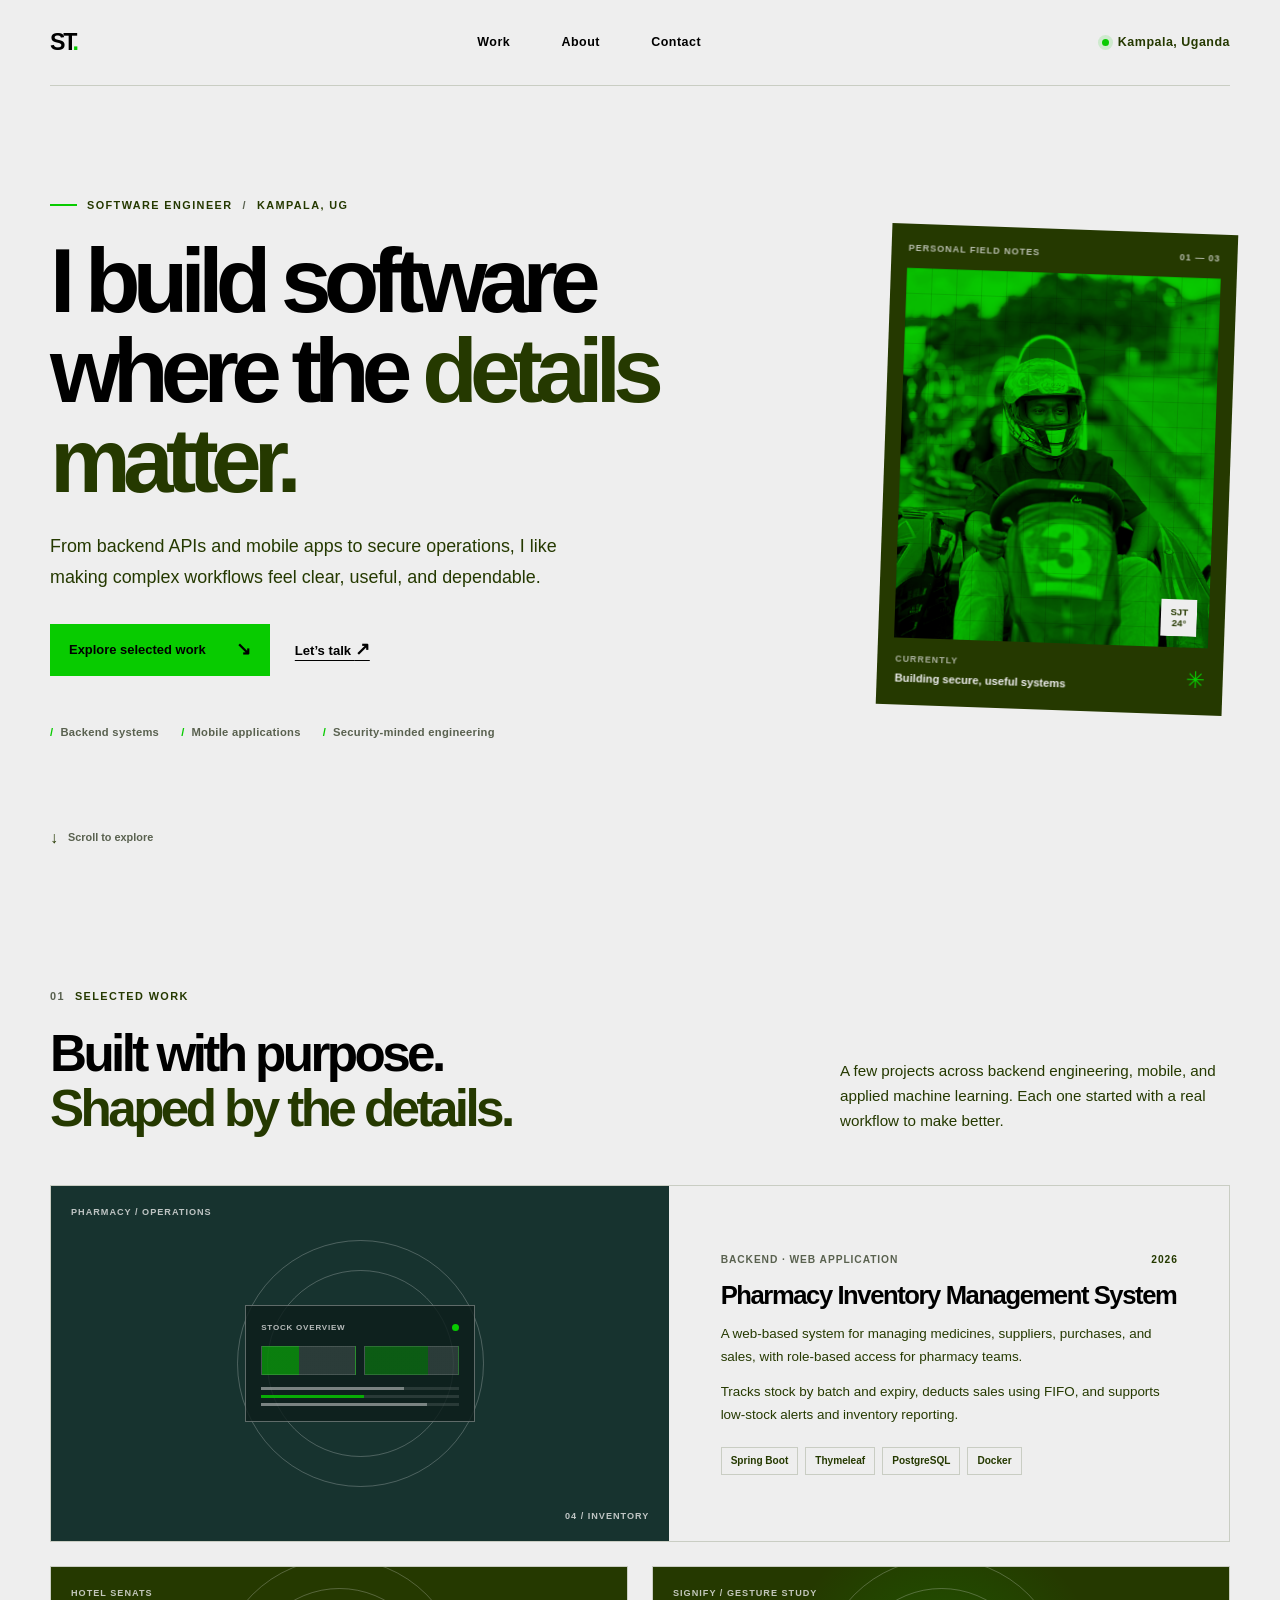
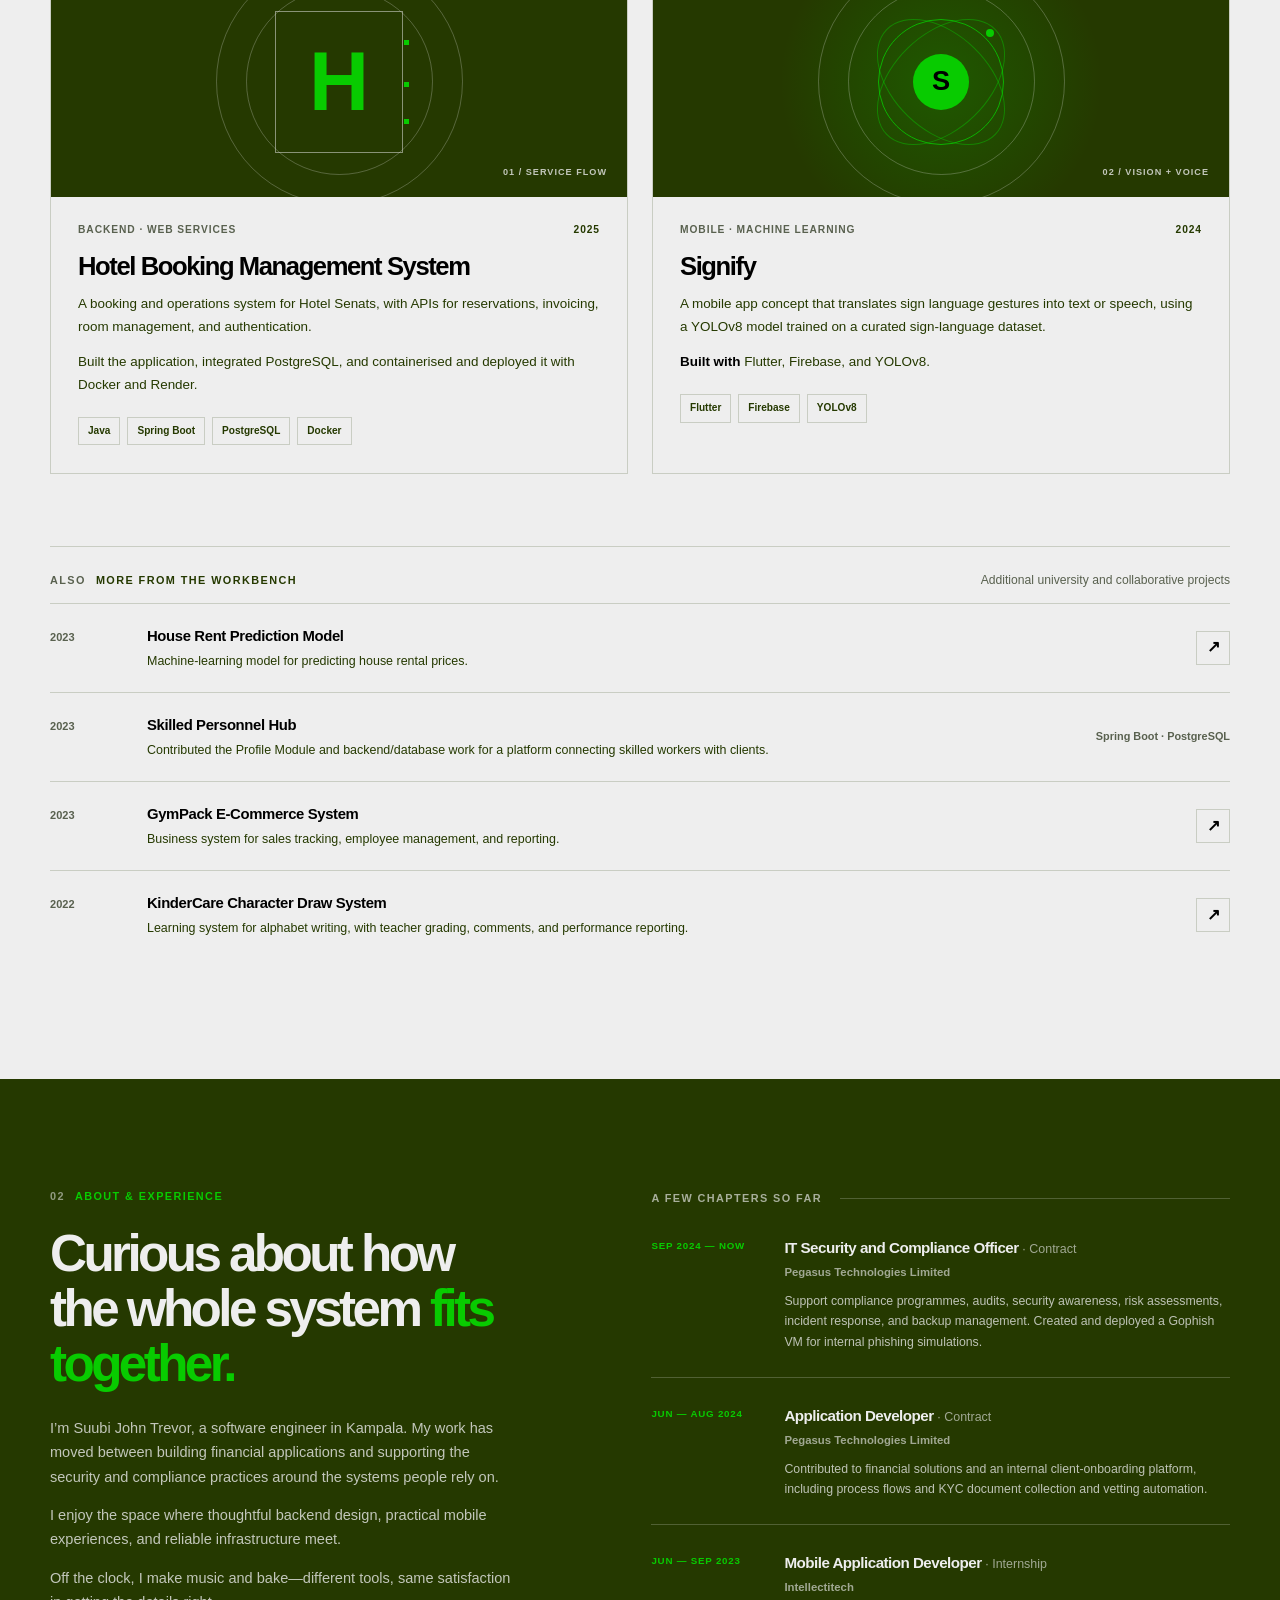
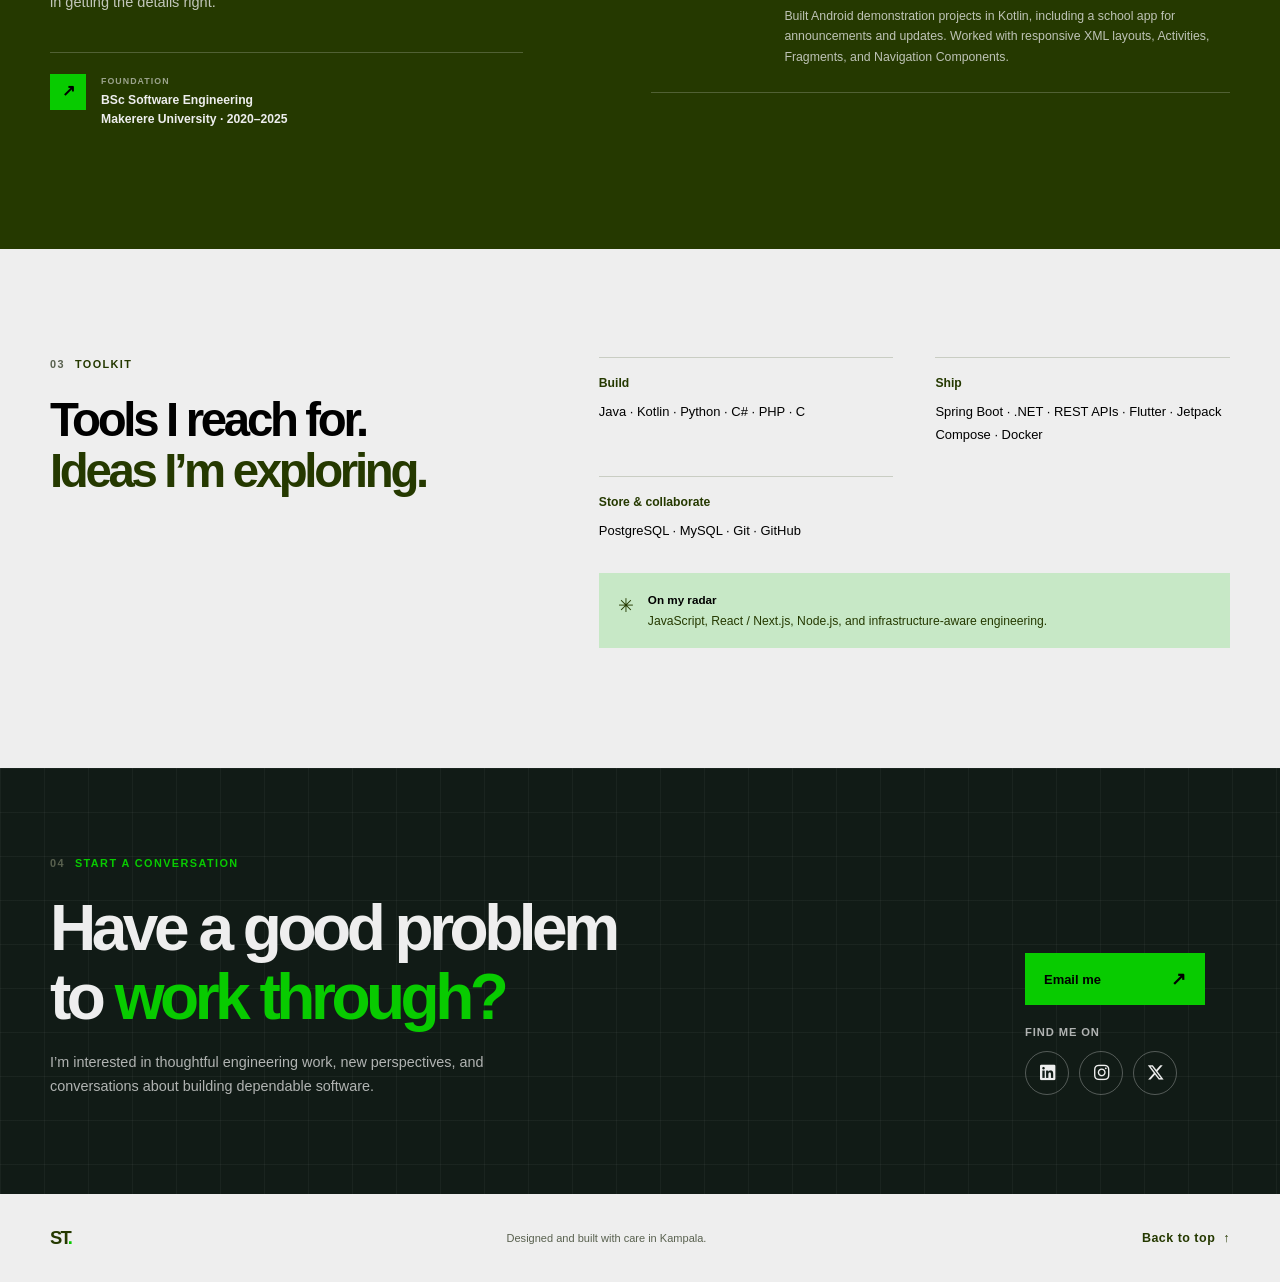
==== commit 5dd1dfc5: "Corrected references to the styling file" ====
--- a/index.html
+++ b/index.html
@@ -6,13 +6,13 @@
     <meta name="theme-color" content="#EEEEEE">
     <meta name="description" content="Suubi John Trevor is a software engineer in Kampala, Uganda, working across backend systems, APIs, mobile applications, and IT security.">
     <title>Suubi John Trevor | Software Engineer</title>
-    <link rel="icon" href="../T7 logo.png" type="image/png">
-    <link rel="stylesheet" href="/css/styles.css">
+    <link rel="icon" href="T7 logo.png" type="image/png">
+    <link rel="stylesheet" href="CSS/styles.css">
 
     <!-- fontawesome icons -->
-    <link href="../fontawesome/css/fontawesome.css" rel="stylesheet">
-    <link href="../fontawesome/css/brands.css" rel="stylesheet">
-    <link href="../fontawesome/css/solid.css" rel="stylesheet">
+    <link href="fontawesome/css/fontawesome.css" rel="stylesheet">
+    <link href="fontawesome/css/brands.css" rel="stylesheet">
+    <link href="fontawesome/css/solid.css" rel="stylesheet">
 </head>
 <body>
     <a class="skip-link" href="#main">Skip to content</a>
@@ -51,7 +51,7 @@
                 </div>
                 <div class="portrait-frame">
                     <div class="portrait-grid" aria-hidden="true"></div>
-                    <img src="../images/profile.jpg" alt="Portrait of Suubi John Trevor">
+                    <img src="images/profile.jpg" alt="Portrait of Suubi John Trevor">
                     <span class="portrait-index" aria-hidden="true">SJT<br>24°</span>
                 </div>
                 <div class="panel-caption">
--- a/CSS/styles.css
+++ b/CSS/styles.css
@@ -0,0 +1,1490 @@
+@font-face {
+    font-family: "Montserrat";
+    src: url("../fonts/Montserrat/Montserrat-VariableFont_wght.ttf") format("truetype");
+    font-style: normal;
+    font-weight: 100 900;
+    font-display: swap;
+}
+
+@font-face {
+    font-family: "Roboto";
+    src: url("../fonts/Roboto/Roboto-Regular.ttf") format("truetype");
+    font-style: normal;
+    font-weight: 400;
+    font-display: swap;
+}
+
+:root {
+    color-scheme: light;
+    --primary: #08CB00;
+    --secondary: #EEEEEE;
+    --text: #000000;
+    --text-secondary: #253900;
+    --muted: #59614f;
+    --line: rgba(37, 57, 0, 0.18);
+    --page-width: 1180px;
+}
+
+* {
+    box-sizing: border-box;
+}
+
+html {
+    scroll-behavior: smooth;
+    scroll-padding-top: 88px;
+}
+
+body {
+    margin: 0;
+    background: var(--secondary);
+    color: var(--text);
+    font-family: "Roboto", Arial, sans-serif;
+    font-size: 16px;
+    line-height: 1.65;
+    -webkit-font-smoothing: antialiased;
+}
+
+/* ::selection {
+    background: var(--primary);
+    color: var(--text);
+} */
+
+a {
+    color: inherit;
+}
+
+a:focus-visible {
+    outline: 3px solid var(--text-secondary);
+    outline-offset: 4px;
+}
+
+.skip-link {
+    position: absolute;
+    z-index: 10;
+    top: 12px;
+    left: 12px;
+    padding: 10px 14px;
+    transform: translateY(-160%);
+    background: var(--text);
+    color: var(--secondary);
+}
+
+.skip-link:focus {
+    transform: translateY(0);
+}
+
+.site-header,
+.site-footer {
+    display: flex;
+    align-items: center;
+    justify-content: space-between;
+    width: min(var(--page-width), calc(100% - 88px));
+    margin-inline: auto;
+}
+
+.site-header {
+    min-height: 86px;
+    border-bottom: 1px solid var(--line);
+}
+
+.wordmark {
+    font-family: "Montserrat", sans-serif;
+    font-size: 1.45rem;
+    font-weight: 850;
+    letter-spacing: -0.1em;
+    text-decoration: none;
+}
+
+.wordmark span {
+    color: var(--primary);
+}
+
+.site-nav {
+    display: flex;
+    gap: clamp(24px, 4vw, 52px);
+}
+
+.site-nav a,
+.header-location,
+.back-to-top {
+    font-size: 0.78rem;
+    font-weight: 700;
+    letter-spacing: 0.04em;
+    text-decoration: none;
+}
+
+.site-nav a {
+    transition: color 160ms ease;
+}
+
+.site-nav a:hover,
+.back-to-top:hover,
+.text-link:hover {
+    color: var(--text-secondary);
+}
+
+.header-location {
+    display: flex;
+    align-items: center;
+    gap: 9px;
+    margin: 0;
+    color: var(--text-secondary);
+}
+
+.header-location span {
+    width: 7px;
+    height: 7px;
+    border-radius: 50%;
+    background: var(--primary);
+    box-shadow: 0 0 0 4px rgba(8, 203, 0, 0.14);
+}
+
+.page-shell,
+.section-shell {
+    width: min(var(--page-width), calc(100% - 88px));
+    margin-inline: auto;
+}
+
+.hero {
+    position: relative;
+    display: grid;
+    grid-template-columns: minmax(0, 1.35fr) minmax(290px, 0.65fr);
+    align-items: center;
+    gap: clamp(48px, 9vw, 128px);
+    min-height: 670px;
+    padding-block: 74px 110px;
+    /* background-image:
+        linear-gradient(rgba(37, 57, 0, 0.035) 1px, transparent 1px),
+        linear-gradient(90deg, rgba(37, 57, 0, 0.035) 1px, transparent 1px); */
+    background-position: 0 0;
+    background-size: 48px 48px;
+}
+
+.hero-copy {
+    position: relative;
+    z-index: 1;
+    max-width: 720px;
+    padding-block: 38px;
+}
+
+.eyebrow {
+    display: flex;
+    align-items: center;
+    gap: 10px;
+    margin: 0 0 24px;
+    color: var(--text-secondary);
+    font-size: 0.68rem;
+    font-weight: 800;
+    letter-spacing: 0.13em;
+    line-height: 1.3;
+    text-transform: uppercase;
+}
+
+.eyebrow-line {
+    display: inline-block;
+    width: 27px;
+    height: 2px;
+    background: var(--primary);
+}
+
+.eyebrow-divider {
+    color: var(--muted);
+}
+
+h1,
+h2,
+h3,
+p {
+    margin-top: 0;
+}
+
+h1,
+h2,
+.project-content h3,
+.experience-item h3 {
+    font-family: "Montserrat", sans-serif;
+}
+
+h1 {
+    max-width: 760px;
+    margin-bottom: 25px;
+    font-size: clamp(3.2rem, 7.1vw, 6.35rem);
+    font-weight: 750;
+    letter-spacing: -0.085em;
+    line-height: 0.99;
+}
+
+h1 span,
+.section-heading h2 span,
+.about-heading h2 span,
+.toolkit-heading h2 span,
+.contact-inner h2 span {
+    color: var(--text-secondary);
+}
+
+.hero-intro {
+    max-width: 540px;
+    margin-bottom: 30px;
+    color: var(--text-secondary);
+    font-size: 1.12rem;
+    line-height: 1.75;
+}
+
+.hero-actions {
+    display: flex;
+    align-items: center;
+    flex-wrap: wrap;
+    gap: 25px;
+}
+
+.button {
+    display: inline-flex;
+    align-items: center;
+    justify-content: space-between;
+    gap: 30px;
+    min-height: 52px;
+    padding: 0 19px;
+    font-size: 0.81rem;
+    font-weight: 800;
+    text-decoration: none;
+    transition: transform 160ms ease, background-color 160ms ease;
+}
+
+.button:hover {
+    transform: translateY(-2px);
+}
+
+.button-primary {
+    background: var(--primary);
+    color: var(--text);
+}
+
+.button-primary:hover {
+    background: #00b800;
+}
+
+.button span,
+.text-link span,
+.project-link span {
+    font-size: 1.1rem;
+}
+
+.text-link,
+.project-link {
+    font-size: 0.82rem;
+    font-weight: 800;
+    text-decoration-thickness: 1px;
+    text-underline-offset: 5px;
+}
+
+.hero-meta {
+    display: flex;
+    flex-wrap: wrap;
+    gap: 9px 22px;
+    margin-top: 47px;
+    color: var(--muted);
+    font-size: 0.7rem;
+    font-weight: 700;
+    letter-spacing: 0.025em;
+}
+
+.hero-meta span::before {
+    margin-right: 7px;
+    color: var(--primary);
+    content: "/";
+}
+
+.portrait-panel {
+    position: relative;
+    padding: 16px;
+    background: var(--text-secondary);
+    color: var(--secondary);
+    transform: rotate(2deg);
+}
+
+.panel-topline,
+.panel-caption {
+    display: flex;
+    align-items: center;
+    justify-content: space-between;
+}
+
+.panel-topline {
+    padding: 1px 1px 12px;
+    color: rgba(238, 238, 238, 0.72);
+    font-size: 0.57rem;
+    font-weight: 800;
+    letter-spacing: 0.1em;
+}
+
+.portrait-frame {
+    position: relative;
+    overflow: hidden;
+    aspect-ratio: 0.85;
+    background: var(--primary);
+}
+
+.portrait-grid {
+    position: absolute;
+    z-index: 1;
+    inset: 0;
+    background-image:
+        linear-gradient(rgba(37, 57, 0, 0.13) 1px, transparent 1px),
+        linear-gradient(90deg, rgba(37, 57, 0, 0.13) 1px, transparent 1px);
+    background-size: 25px 25px;
+    mix-blend-mode: multiply;
+}
+
+.portrait-frame img {
+    position: absolute;
+    inset: 0;
+    width: 100%;
+    height: 100%;
+    object-fit: cover;
+    object-position: center;
+    filter: grayscale(1) contrast(1.05);
+    mix-blend-mode: multiply;
+}
+
+.portrait-index {
+    position: absolute;
+    z-index: 2;
+    right: 12px;
+    bottom: 11px;
+    padding: 7px 9px;
+    background: var(--secondary);
+    color: var(--text-secondary);
+    font-size: 0.6rem;
+    font-weight: 800;
+    line-height: 1.2;
+    text-align: center;
+}
+
+.panel-caption {
+    padding: 13px 2px 0;
+}
+
+.panel-caption p {
+    margin: 0;
+    font-size: 0.7rem;
+    font-weight: 700;
+}
+
+.caption-label {
+    display: block;
+    margin-bottom: 3px;
+    color: rgba(238, 238, 238, 0.66);
+    font-size: 0.55rem;
+    font-weight: 800;
+    letter-spacing: 0.12em;
+}
+
+.caption-mark {
+    color: var(--primary);
+    font-size: 1.45rem;
+}
+
+.scroll-cue {
+    position: absolute;
+    bottom: 38px;
+    left: 0;
+    display: flex;
+    align-items: center;
+    gap: 10px;
+    color: var(--muted);
+    font-size: 0.68rem;
+    font-weight: 700;
+    text-decoration: none;
+}
+
+.scroll-cue span {
+    color: var(--text-secondary);
+    font-size: 1rem;
+}
+
+.work-section {
+    padding-block: 100px 120px;
+}
+
+.section-heading {
+    display: grid;
+    grid-template-columns: 1.2fr 0.8fr;
+    align-items: end;
+    gap: 50px;
+    margin-bottom: 48px;
+}
+
+.section-number {
+    color: var(--muted);
+}
+
+.section-heading h2,
+.about-heading h2,
+.toolkit-heading h2,
+.contact-inner h2 {
+    margin-bottom: 0;
+    font-size: clamp(2.4rem, 4vw, 4rem);
+    font-weight: 700;
+    letter-spacing: -0.07em;
+    line-height: 1.07;
+}
+
+.section-intro {
+    max-width: 390px;
+    margin: 0 0 4px auto;
+    color: var(--text-secondary);
+    font-size: 0.95rem;
+}
+
+.project-grid {
+    display: grid;
+    grid-template-columns: repeat(2, minmax(0, 1fr));
+    gap: 24px;
+}
+
+.project-card {
+    overflow: hidden;
+    border: 1px solid var(--line);
+    background: rgba(238, 238, 238, 0.45);
+}
+
+.project-card:first-child {
+    grid-column: 1 / -1;
+    display: grid;
+    grid-template-columns: 1.05fr 0.95fr;
+}
+
+.project-art {
+    position: relative;
+    display: grid;
+    min-height: 230px;
+    place-items: center;
+    overflow: hidden;
+    background: var(--text-secondary);
+    color: var(--secondary);
+}
+
+.project-card:first-child .project-art {
+    min-height: 355px;
+}
+
+.project-art::before,
+.project-art::after {
+    position: absolute;
+    border: 1px solid rgba(238, 238, 238, 0.25);
+    border-radius: 50%;
+    content: "";
+}
+
+.project-art::before {
+    width: 245px;
+    height: 245px;
+}
+
+.project-art::after {
+    width: 185px;
+    height: 185px;
+}
+
+.art-label,
+.art-coordinate {
+    position: absolute;
+    z-index: 2;
+    color: rgba(238, 238, 238, 0.78);
+    font-size: 0.57rem;
+    font-weight: 800;
+    letter-spacing: 0.11em;
+}
+
+.art-label {
+    top: 19px;
+    left: 20px;
+}
+
+.art-coordinate {
+    right: 20px;
+    bottom: 17px;
+}
+
+.hotel-art {
+    background:
+        linear-gradient(90deg, transparent 49.8%, rgba(238, 238, 238, 0.09) 50%, transparent 50.2%),
+        linear-gradient(transparent 49.8%, rgba(238, 238, 238, 0.09) 50%, transparent 50.2%),
+        var(--text-secondary);
+    background-size: 48px 48px;
+}
+
+.hotel-mark {
+    position: relative;
+    display: grid;
+    width: 128px;
+    height: 142px;
+    place-items: center;
+    border: 1px solid rgba(238, 238, 238, 0.5);
+    color: var(--primary);
+    font-family: "Montserrat", sans-serif;
+    font-size: 5.2rem;
+    font-weight: 750;
+    line-height: 1;
+}
+
+.hotel-mark i {
+    position: absolute;
+    right: -7px;
+    width: 5px;
+    height: 5px;
+    background: var(--primary);
+}
+
+.hotel-mark i:nth-of-type(1) {
+    top: 28px;
+}
+
+.hotel-mark i:nth-of-type(2) {
+    top: 50%;
+}
+
+.hotel-mark i:nth-of-type(3) {
+    bottom: 28px;
+}
+
+.pharmacy-art {
+    background:
+        linear-gradient(90deg, transparent 49.8%, rgba(238, 238, 238, 0.08) 50%, transparent 50.2%),
+        linear-gradient(transparent 49.8%, rgba(238, 238, 238, 0.08) 50%, transparent 50.2%),
+        #17332f;
+    background-size: 40px 40px;
+}
+
+.pharmacy-board {
+    position: relative;
+    z-index: 1;
+    width: min(230px, 68%);
+    padding: 15px;
+    border: 1px solid rgba(238, 238, 238, 0.36);
+    background: rgba(13, 30, 27, 0.82);
+}
+
+.pharmacy-board-heading {
+    display: flex;
+    align-items: center;
+    justify-content: space-between;
+    margin-bottom: 12px;
+    color: rgba(238, 238, 238, 0.76);
+    font-size: 0.5rem;
+    font-weight: 800;
+    letter-spacing: 0.1em;
+}
+
+.pharmacy-board-heading i {
+    width: 7px;
+    height: 7px;
+    border-radius: 50%;
+    background: var(--primary);
+}
+
+.pharmacy-stats {
+    display: grid;
+    grid-template-columns: repeat(2, 1fr);
+    gap: 8px;
+    margin-bottom: 12px;
+}
+
+.pharmacy-stats i {
+    height: 29px;
+    border: 1px solid rgba(238, 238, 238, 0.14);
+    background: linear-gradient(90deg, rgba(8, 203, 0, 0.55) 40%, rgba(238, 238, 238, 0.13) 40%);
+}
+
+.pharmacy-stats i:last-child {
+    background: linear-gradient(90deg, rgba(8, 203, 0, 0.35) 68%, rgba(238, 238, 238, 0.13) 68%);
+}
+
+.pharmacy-stock {
+    display: grid;
+    gap: 5px;
+}
+
+.pharmacy-stock i {
+    height: 3px;
+    background: linear-gradient(90deg, rgba(238, 238, 238, 0.48) 72%, rgba(238, 238, 238, 0.12) 72%);
+}
+
+.pharmacy-stock i:nth-child(2) {
+    background: linear-gradient(90deg, rgba(8, 203, 0, 0.82) 52%, rgba(238, 238, 238, 0.12) 52%);
+}
+
+.pharmacy-stock i:nth-child(3) {
+    background: linear-gradient(90deg, rgba(238, 238, 238, 0.48) 84%, rgba(238, 238, 238, 0.12) 84%);
+}
+
+.signify-art {
+    background:
+        radial-gradient(circle at center, rgba(8, 203, 0, 0.22), transparent 52%),
+        var(--text-secondary);
+}
+
+.gesture-orbit {
+    position: relative;
+    z-index: 1;
+    display: grid;
+    width: 126px;
+    height: 126px;
+    place-items: center;
+    border: 1px solid rgba(8, 203, 0, 0.8);
+    border-radius: 50%;
+}
+
+.gesture-orbit::before,
+.gesture-orbit::after {
+    position: absolute;
+    inset: 14px -14px;
+    border: 1px solid rgba(8, 203, 0, 0.45);
+    border-radius: 50%;
+    content: "";
+    transform: rotate(44deg);
+}
+
+.gesture-orbit::after {
+    transform: rotate(-44deg);
+}
+
+.gesture-core {
+    z-index: 1;
+    display: grid;
+    width: 56px;
+    height: 56px;
+    place-items: center;
+    border-radius: 50%;
+    background: var(--primary);
+    color: var(--text);
+    font-family: "Montserrat", sans-serif;
+    font-size: 1.7rem;
+    font-weight: 800;
+}
+
+.gesture-dot {
+    position: absolute;
+    z-index: 2;
+    top: 9px;
+    right: 9px;
+    width: 8px;
+    height: 8px;
+    border-radius: 50%;
+    background: var(--primary);
+}
+
+.movie-art {
+    background:
+        linear-gradient(135deg, transparent 48%, rgba(8, 203, 0, 0.13) 48.2%, transparent 49%),
+        #182600;
+}
+
+.movie-screen {
+    position: relative;
+    z-index: 1;
+    display: flex;
+    align-items: center;
+    justify-content: space-between;
+    width: 205px;
+    height: 110px;
+    padding: 15px;
+    border: 1px solid rgba(238, 238, 238, 0.45);
+    background: rgba(0, 0, 0, 0.18);
+}
+
+.movie-screen span {
+    color: var(--primary);
+    font-family: "Montserrat", sans-serif;
+    font-size: 1.13rem;
+    font-weight: 800;
+    letter-spacing: -0.04em;
+    line-height: 1;
+}
+
+.movie-screen i {
+    width: 3px;
+    height: 46px;
+    background: rgba(238, 238, 238, 0.35);
+}
+
+.movie-screen i:nth-of-type(2) {
+    height: 64px;
+}
+
+.project-content {
+    padding: 25px 27px 28px;
+}
+
+.project-card:first-child .project-content {
+    align-self: center;
+    padding: clamp(28px, 4vw, 55px);
+}
+
+.project-title-line {
+    display: flex;
+    align-items: center;
+    justify-content: space-between;
+    gap: 15px;
+}
+
+.project-type,
+.project-year {
+    margin-bottom: 12px;
+    color: var(--muted);
+    font-size: 0.64rem;
+    font-weight: 800;
+    letter-spacing: 0.09em;
+    text-transform: uppercase;
+}
+
+.project-year {
+    flex-shrink: 0;
+    color: var(--text-secondary);
+}
+
+.project-content h3 {
+    margin-bottom: 12px;
+    font-size: clamp(1.22rem, 2vw, 1.65rem);
+    font-weight: 750;
+    letter-spacing: -0.055em;
+    line-height: 1.2;
+}
+
+.project-content > p {
+    margin-bottom: 12px;
+    color: var(--text-secondary);
+    font-size: 0.84rem;
+    line-height: 1.7;
+}
+
+.project-contribution strong {
+    color: var(--text);
+}
+
+.tech-list {
+    display: flex;
+    flex-wrap: wrap;
+    gap: 7px;
+    margin: 20px 0 0;
+    padding: 0;
+    list-style: none;
+}
+
+.tech-list li {
+    padding: 5px 9px;
+    border: 1px solid var(--line);
+    color: var(--text-secondary);
+    font-size: 0.63rem;
+    font-weight: 700;
+}
+
+.project-link {
+    display: inline-flex;
+    align-items: center;
+    gap: 8px;
+    margin-top: 18px;
+    color: var(--text-secondary);
+}
+
+.project-index {
+    margin-top: 72px;
+    border-top: 1px solid var(--line);
+}
+
+.index-heading {
+    display: flex;
+    justify-content: space-between;
+    gap: 20px;
+    padding: 23px 0 12px;
+}
+
+.index-heading .eyebrow {
+    margin: 0;
+}
+
+.index-heading > p:last-child {
+    margin: 0;
+    color: var(--muted);
+    font-size: 0.76rem;
+}
+
+.project-index ul {
+    margin: 0;
+    padding: 0;
+    list-style: none;
+}
+
+.project-index li {
+    display: grid;
+    grid-template-columns: 78px 1fr auto;
+    align-items: center;
+    gap: 19px;
+    padding: 20px 0;
+    border-top: 1px solid var(--line);
+}
+
+.index-year {
+    align-self: start;
+    padding-top: 4px;
+    color: var(--muted);
+    font-size: 0.69rem;
+    font-weight: 800;
+}
+
+.project-index li h3 {
+    margin: 0 0 3px;
+    font-family: "Montserrat", sans-serif;
+    font-size: 0.93rem;
+    font-weight: 750;
+    letter-spacing: -0.025em;
+}
+
+.project-index li p {
+    max-width: 650px;
+    margin: 0;
+    color: var(--text-secondary);
+    font-size: 0.78rem;
+}
+
+.project-index li > a {
+    display: grid;
+    width: 34px;
+    height: 34px;
+    place-items: center;
+    border: 1px solid var(--line);
+    font-size: 1rem;
+    font-weight: 700;
+    text-decoration: none;
+    transition: background-color 160ms ease;
+}
+
+.project-index li > a:hover {
+    background: var(--primary);
+}
+
+.index-stack {
+    color: var(--muted);
+    font-size: 0.68rem;
+    font-weight: 700;
+}
+
+.about-section {
+    background: var(--text-secondary);
+    color: var(--secondary);
+}
+
+.about-inner {
+    display: grid;
+    grid-template-columns: 0.9fr 1.1fr;
+    gap: clamp(60px, 10vw, 140px);
+    padding-block: 110px 120px;
+}
+
+.about-section .eyebrow {
+    color: var(--primary);
+}
+
+.about-section .section-number {
+    color: rgba(238, 238, 238, 0.54);
+}
+
+.about-heading h2 {
+    margin-bottom: 25px;
+    color: var(--secondary);
+    font-size: clamp(2.5rem, 4vw, 3.9rem);
+}
+
+.about-heading h2 span {
+    color: var(--primary);
+}
+
+.about-heading > p:not(.eyebrow) {
+    max-width: 470px;
+    color: rgba(238, 238, 238, 0.78);
+    font-size: 0.91rem;
+}
+
+.education-note {
+    display: flex;
+    align-items: flex-start;
+    gap: 15px;
+    margin-top: 38px;
+    padding-top: 21px;
+    border-top: 1px solid rgba(238, 238, 238, 0.22);
+}
+
+.education-icon {
+    display: grid;
+    width: 36px;
+    height: 36px;
+    flex: 0 0 auto;
+    place-items: center;
+    background: var(--primary);
+    color: var(--text);
+    font-weight: 800;
+}
+
+.education-note .caption-label {
+    color: rgba(238, 238, 238, 0.59);
+}
+
+.education-note p {
+    margin: 0;
+    font-size: 0.76rem;
+    font-weight: 700;
+    line-height: 1.55;
+}
+
+.experience-title {
+    display: flex;
+    align-items: center;
+    gap: 18px;
+    margin: 2px 0 5px;
+}
+
+.experience-title .eyebrow {
+    flex-shrink: 0;
+    margin: 0;
+    color: rgba(238, 238, 238, 0.65);
+}
+
+.experience-rule {
+    width: 100%;
+    height: 1px;
+    background: rgba(238, 238, 238, 0.22);
+}
+
+.experience-item {
+    display: grid;
+    grid-template-columns: 113px 1fr;
+    gap: 20px;
+    padding: 25px 0;
+    border-bottom: 1px solid rgba(238, 238, 238, 0.22);
+}
+
+.experience-date {
+    padding-top: 4px;
+    color: var(--primary);
+    font-size: 0.61rem;
+    font-weight: 800;
+    letter-spacing: 0.08em;
+    line-height: 1.5;
+}
+
+.experience-item h3 {
+    margin-bottom: 3px;
+    color: var(--secondary);
+    font-size: 0.95rem;
+    font-weight: 700;
+    letter-spacing: -0.035em;
+}
+
+.experience-item h3 span {
+    color: rgba(238, 238, 238, 0.62);
+    font-family: "Roboto", Arial, sans-serif;
+    font-size: 0.78rem;
+    font-weight: 400;
+    letter-spacing: 0;
+}
+
+.experience-company {
+    margin-bottom: 9px;
+    color: rgba(238, 238, 238, 0.62);
+    font-size: 0.71rem;
+    font-weight: 700;
+}
+
+.experience-item div > p:last-child {
+    margin-bottom: 0;
+    color: rgba(238, 238, 238, 0.76);
+    font-size: 0.77rem;
+    line-height: 1.65;
+}
+
+.toolkit-section {
+    display: grid;
+    grid-template-columns: 0.8fr 1.2fr;
+    gap: clamp(50px, 10vw, 130px);
+    padding-block: 108px 120px;
+}
+
+.toolkit-heading h2 {
+    font-size: clamp(2.3rem, 3.7vw, 3.5rem);
+}
+
+.toolkit-content {
+    display: grid;
+    grid-template-columns: 1fr 1fr;
+    gap: 30px 42px;
+    align-content: center;
+}
+
+.toolkit-group {
+    padding-top: 15px;
+    border-top: 1px solid var(--line);
+}
+
+.toolkit-group h3 {
+    margin-bottom: 8px;
+    color: var(--text-secondary);
+    font-family: "Montserrat", sans-serif;
+    font-size: 0.76rem;
+    font-weight: 800;
+}
+
+.toolkit-group p {
+    margin: 0;
+    font-size: 0.81rem;
+    line-height: 1.75;
+}
+
+.learning-note {
+    display: flex;
+    grid-column: 1 / -1;
+    gap: 14px;
+    align-items: flex-start;
+    padding: 17px 19px;
+    background: rgba(8, 203, 0, 0.17);
+}
+
+.learning-spark {
+    color: var(--text-secondary);
+    font-size: 1.2rem;
+}
+
+.learning-note p {
+    margin: 0;
+    color: var(--text-secondary);
+    font-size: 0.76rem;
+}
+
+.learning-note strong {
+    display: inline-block;
+    margin-bottom: 2px;
+    color: var(--text);
+    font-family: "Montserrat", sans-serif;
+    font-size: 0.73rem;
+}
+
+.contact-section {
+    overflow: hidden;
+    background-color: #111b16;
+    background-image:
+        linear-gradient(rgba(238, 238, 238, 0.045) 1px, transparent 1px),
+        linear-gradient(90deg, rgba(238, 238, 238, 0.045) 1px, transparent 1px);
+    background-size: 44px 44px;
+}
+
+.contact-inner {
+    display: flex;
+    align-items: flex-end;
+    justify-content: space-between;
+    gap: 50px;
+    padding-block: 88px 95px;
+}
+
+.contact-inner .eyebrow {
+    color: var(--primary);
+}
+
+.contact-inner h2 {
+    font-size: clamp(2.8rem, 5vw, 4.6rem);
+    color: var(--secondary);
+}
+
+.contact-inner h2 span {
+    color: var(--primary);
+}
+
+.contact-copy {
+    max-width: 470px;
+    margin: 20px 0 0;
+    color: rgba(238, 238, 238, 0.72);
+    font-size: 0.9rem;
+}
+
+.contact-actions {
+    display: flex;
+    flex-direction: column;
+    align-items: flex-start;
+    gap: 18px;
+    min-width: 205px;
+    padding-bottom: 4px;
+}
+
+.button-dark {
+    min-width: 180px;
+    background: var(--primary);
+    color: var(--text);
+}
+
+.button-dark:hover {
+    background: #b6f2b2;
+}
+
+.contact-social-group {
+    display: grid;
+    gap: 9px;
+}
+
+.contact-social-label {
+    margin: 0;
+    color: rgba(238, 238, 238, 0.72);
+    font-size: 0.7rem;
+    font-weight: 700;
+    letter-spacing: 0.08em;
+    text-transform: uppercase;
+}
+
+.contact-socials {
+    display: flex;
+    gap: 10px;
+}
+
+.contact-social-link {
+    display: inline-flex;
+    align-items: center;
+    justify-content: center;
+    width: 44px;
+    height: 44px;
+    border: 1px solid rgba(238, 238, 238, 0.3);
+    border-radius: 50%;
+    color: var(--secondary);
+    font-size: 1.1rem;
+    text-decoration: none;
+    transition: color 160ms ease, background-color 160ms ease, border-color 160ms ease, transform 160ms ease;
+}
+
+.contact-social-link:hover,
+.contact-social-link:focus-visible {
+    transform: translateY(-2px);
+    background: #fff;
+}
+
+.contact-social-link:focus-visible {
+    outline-color: var(--primary);
+}
+
+.contact-social-linkedin:hover,
+.contact-social-linkedin:focus-visible {
+    border-color: #0a66c2;
+    color: #0a66c2;
+}
+
+.contact-social-instagram:hover,
+.contact-social-instagram:focus-visible {
+    border-color: #e4405f;
+    color: #e4405f;
+}
+
+.contact-social-x:hover,
+.contact-social-x:focus-visible {
+    border-color: #000;
+    color: #000;
+}
+
+.site-footer {
+    min-height: 88px;
+    color: var(--text-secondary);
+}
+
+.footer-mark {
+    font-size: 1.15rem;
+}
+
+.site-footer p {
+    margin: 0;
+    color: var(--muted);
+    font-size: 0.69rem;
+}
+
+.back-to-top {
+    display: flex;
+    align-items: center;
+    gap: 8px;
+}
+
+@media (max-width: 900px) {
+    .site-header,
+    .site-footer,
+    .page-shell,
+    .section-shell {
+        width: min(100% - 48px, var(--page-width));
+    }
+
+    .hero {
+        grid-template-columns: minmax(0, 1fr) minmax(230px, 0.6fr);
+        gap: 40px;
+        min-height: 590px;
+    }
+
+    h1 {
+        font-size: clamp(3rem, 7vw, 5rem);
+    }
+
+    .about-inner {
+        grid-template-columns: 0.85fr 1.15fr;
+        gap: 54px;
+    }
+
+    .experience-item {
+        grid-template-columns: 92px 1fr;
+        gap: 14px;
+    }
+}
+
+@media (max-width: 680px) {
+    html {
+        scroll-padding-top: 68px;
+    }
+
+    .site-header,
+    .site-footer,
+    .page-shell,
+    .section-shell {
+        width: calc(100% - 40px);
+    }
+
+    .site-header {
+        min-height: 70px;
+    }
+
+    .site-nav {
+        gap: 17px;
+    }
+
+    .site-nav a,
+    .header-location {
+        font-size: 0.68rem;
+    }
+
+    .header-location {
+        gap: 7px;
+    }
+
+    .hero {
+        grid-template-columns: 1fr;
+        gap: 27px;
+        padding-block: 64px 80px;
+        background-size: 36px 36px;
+    }
+
+    .hero-copy {
+        padding-block: 0;
+    }
+
+    .eyebrow {
+        margin-bottom: 19px;
+        font-size: 0.61rem;
+    }
+
+    h1 {
+        font-size: clamp(3.2rem, 13vw, 5.2rem);
+    }
+
+    .hero-intro {
+        max-width: 480px;
+        font-size: 1rem;
+    }
+
+    .hero-meta {
+        margin-top: 31px;
+    }
+
+    .portrait-panel {
+        width: min(75%, 330px);
+        justify-self: center;
+        margin-block: 4px 12px;
+    }
+
+    .portrait-frame {
+        aspect-ratio: 1.02;
+    }
+
+    .scroll-cue {
+        bottom: 25px;
+    }
+
+    .work-section {
+        padding-block: 76px 85px;
+    }
+
+    .section-heading {
+        grid-template-columns: 1fr;
+        gap: 20px;
+        margin-bottom: 30px;
+    }
+
+    .section-heading h2,
+    .about-heading h2,
+    .toolkit-heading h2 {
+        font-size: clamp(2.45rem, 10vw, 3.6rem);
+    }
+
+    .section-intro {
+        margin: 0;
+    }
+
+    .project-grid {
+        grid-template-columns: 1fr;
+        gap: 16px;
+    }
+
+    .project-card:first-child {
+        grid-column: auto;
+        grid-template-columns: 1fr;
+    }
+
+    .project-card:first-child .project-art {
+        min-height: 260px;
+    }
+
+    .project-art {
+        min-height: 220px;
+    }
+
+    .project-card:first-child .project-content,
+    .project-content {
+        padding: 24px;
+    }
+
+    .project-content h3 {
+        font-size: 1.42rem;
+    }
+
+    .project-index {
+        margin-top: 54px;
+    }
+
+    .index-heading {
+        flex-direction: column;
+        gap: 8px;
+    }
+
+    .project-index li {
+        grid-template-columns: 46px 1fr 30px;
+        gap: 12px;
+        padding-block: 17px;
+    }
+
+    .project-index li h3 {
+        font-size: 0.85rem;
+    }
+
+    .project-index li p {
+        font-size: 0.74rem;
+    }
+
+    .index-stack {
+        grid-column: 2 / -1;
+    }
+
+    .about-inner {
+        grid-template-columns: 1fr;
+        gap: 52px;
+        padding-block: 78px 84px;
+    }
+
+    .about-heading > p:not(.eyebrow) {
+        font-size: 0.86rem;
+    }
+
+    .experience-title {
+        margin-bottom: 0;
+    }
+
+    .experience-item {
+        grid-template-columns: 1fr;
+        gap: 7px;
+        padding-block: 19px;
+    }
+
+    .experience-date {
+        padding: 0;
+    }
+
+    .toolkit-section {
+        grid-template-columns: 1fr;
+        gap: 32px;
+        padding-block: 76px 82px;
+    }
+
+    .toolkit-content {
+        gap: 25px 20px;
+    }
+
+    .toolkit-group p {
+        font-size: 0.76rem;
+    }
+
+    .contact-inner {
+        flex-direction: column;
+        align-items: flex-start;
+        gap: 31px;
+        padding-block: 72px 76px;
+    }
+
+    .contact-inner h2 {
+        font-size: clamp(2.65rem, 10.5vw, 4rem);
+    }
+
+    .site-footer {
+        min-height: 75px;
+    }
+
+    .site-footer p {
+        max-width: 145px;
+        font-size: 0.62rem;
+        text-align: center;
+    }
+
+    .back-to-top {
+        font-size: 0.65rem;
+    }
+}
+
+@media (max-width: 380px) {
+    .site-header,
+    .site-footer,
+    .page-shell,
+    .section-shell {
+        width: calc(100% - 32px);
+    }
+
+    .site-nav {
+        gap: 11px;
+    }
+
+    .header-location {
+        font-size: 0.61rem;
+    }
+
+    .hero-actions {
+        align-items: flex-start;
+        flex-direction: column;
+        gap: 17px;
+    }
+
+    .hero-meta {
+        flex-direction: column;
+        gap: 7px;
+    }
+
+    .toolkit-content {
+        grid-template-columns: 1fr;
+    }
+
+    .learning-note {
+        grid-column: auto;
+    }
+}
+
+@media (prefers-reduced-motion: reduce) {
+    *,
+    *::before,
+    *::after {
+        scroll-behavior: auto !important;
+        transition-duration: 0.01ms !important;
+    }
+}
